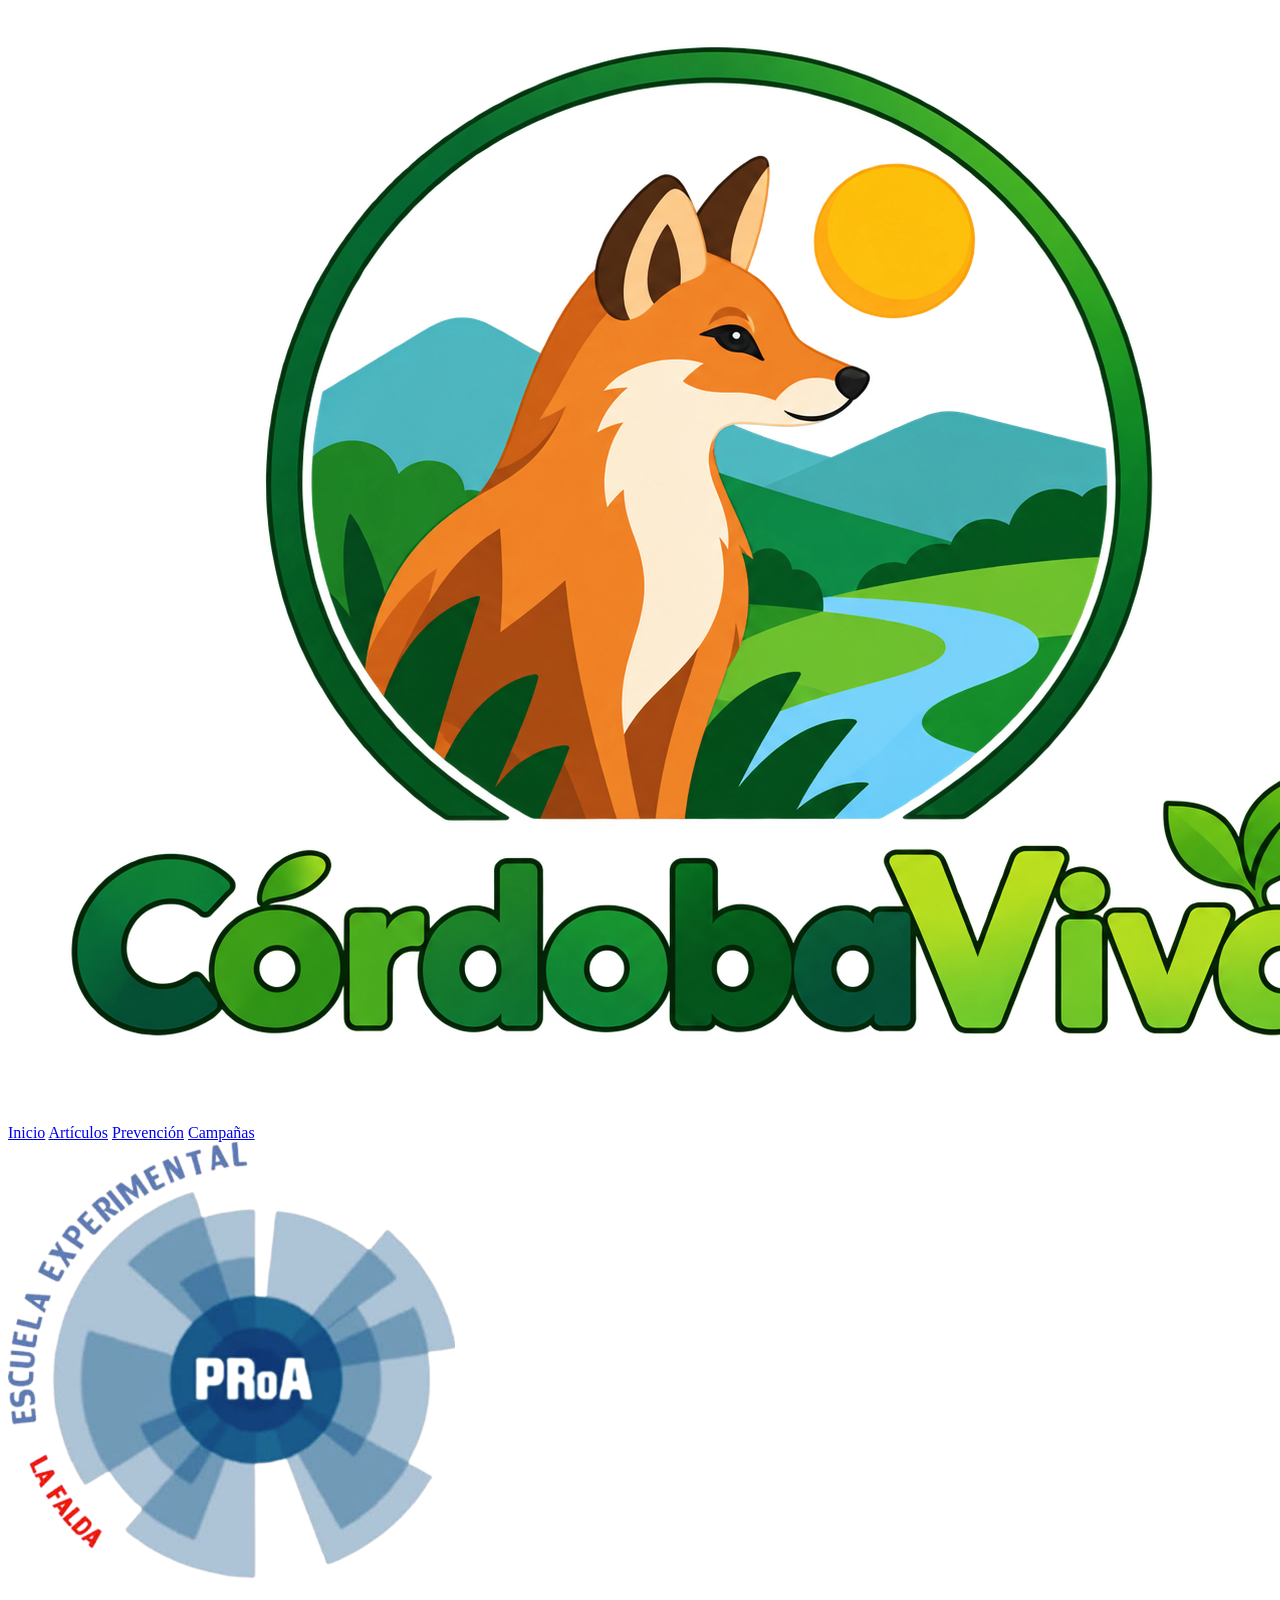
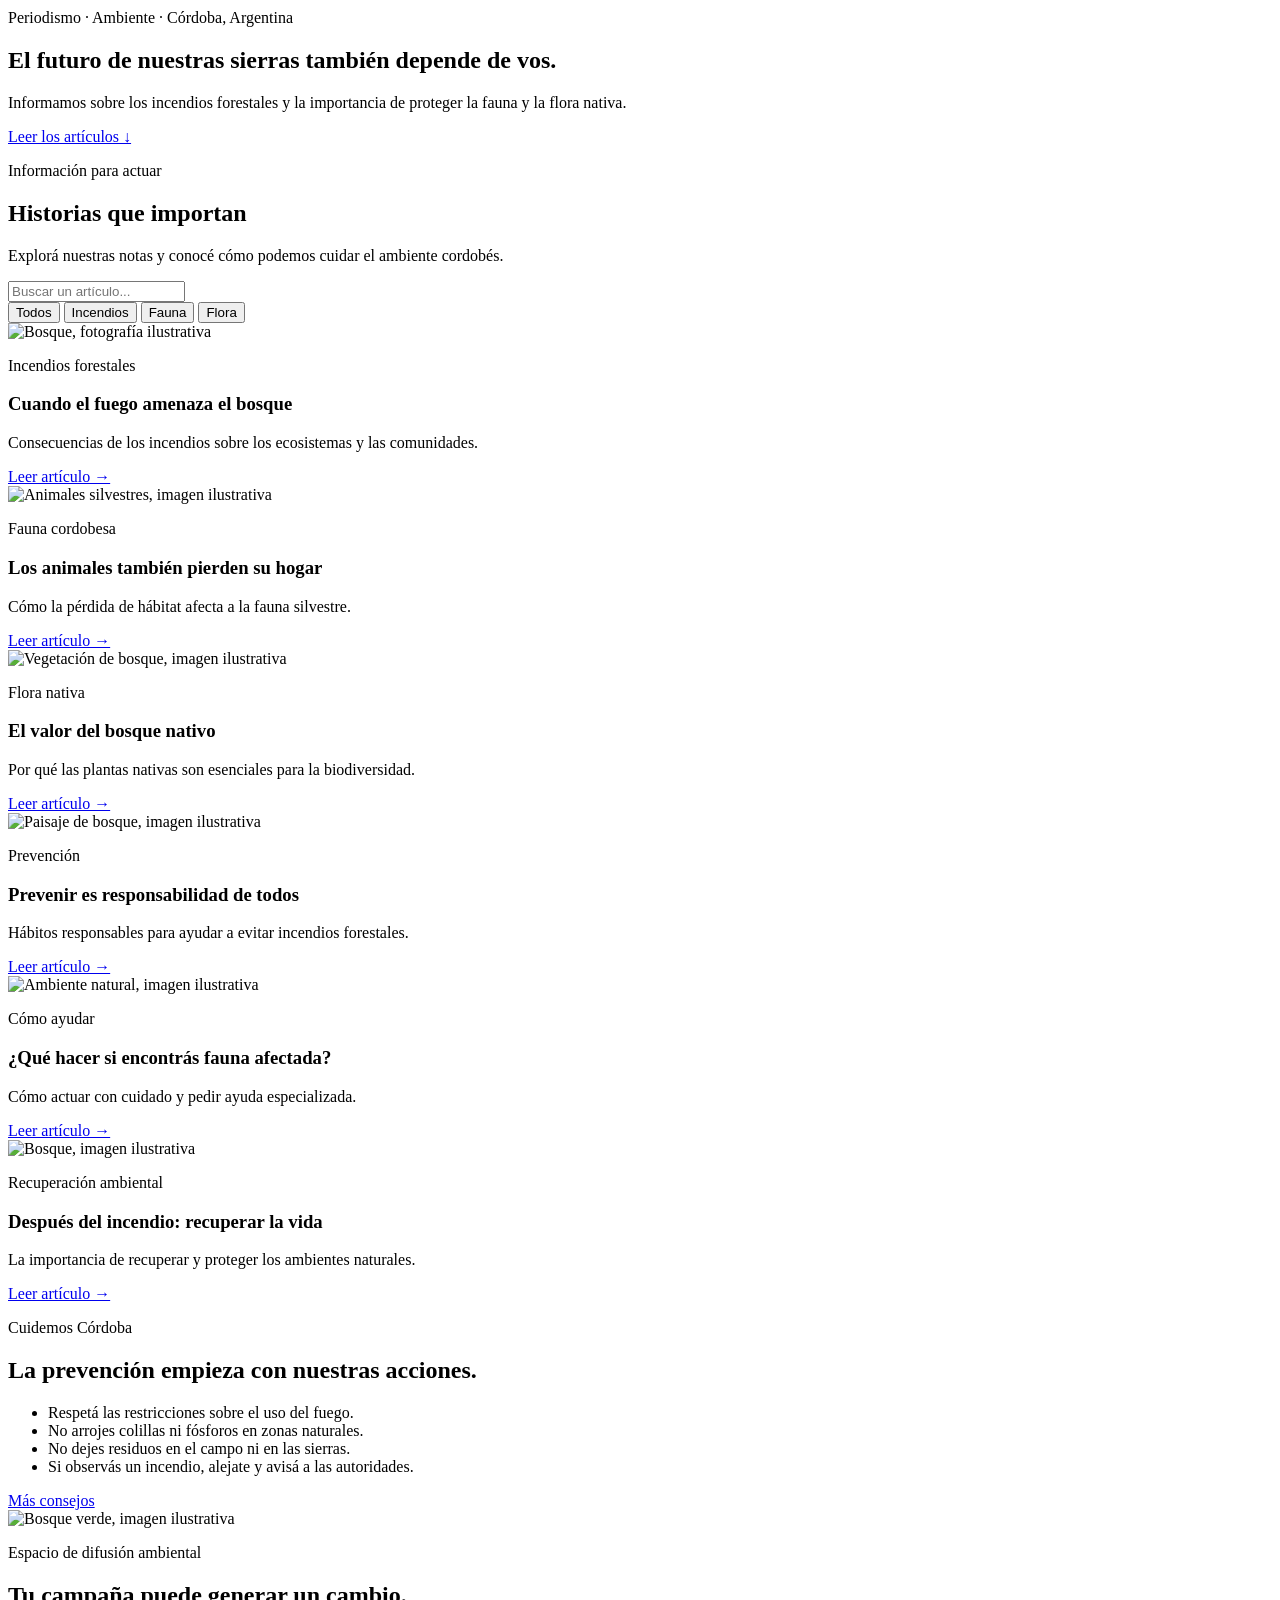
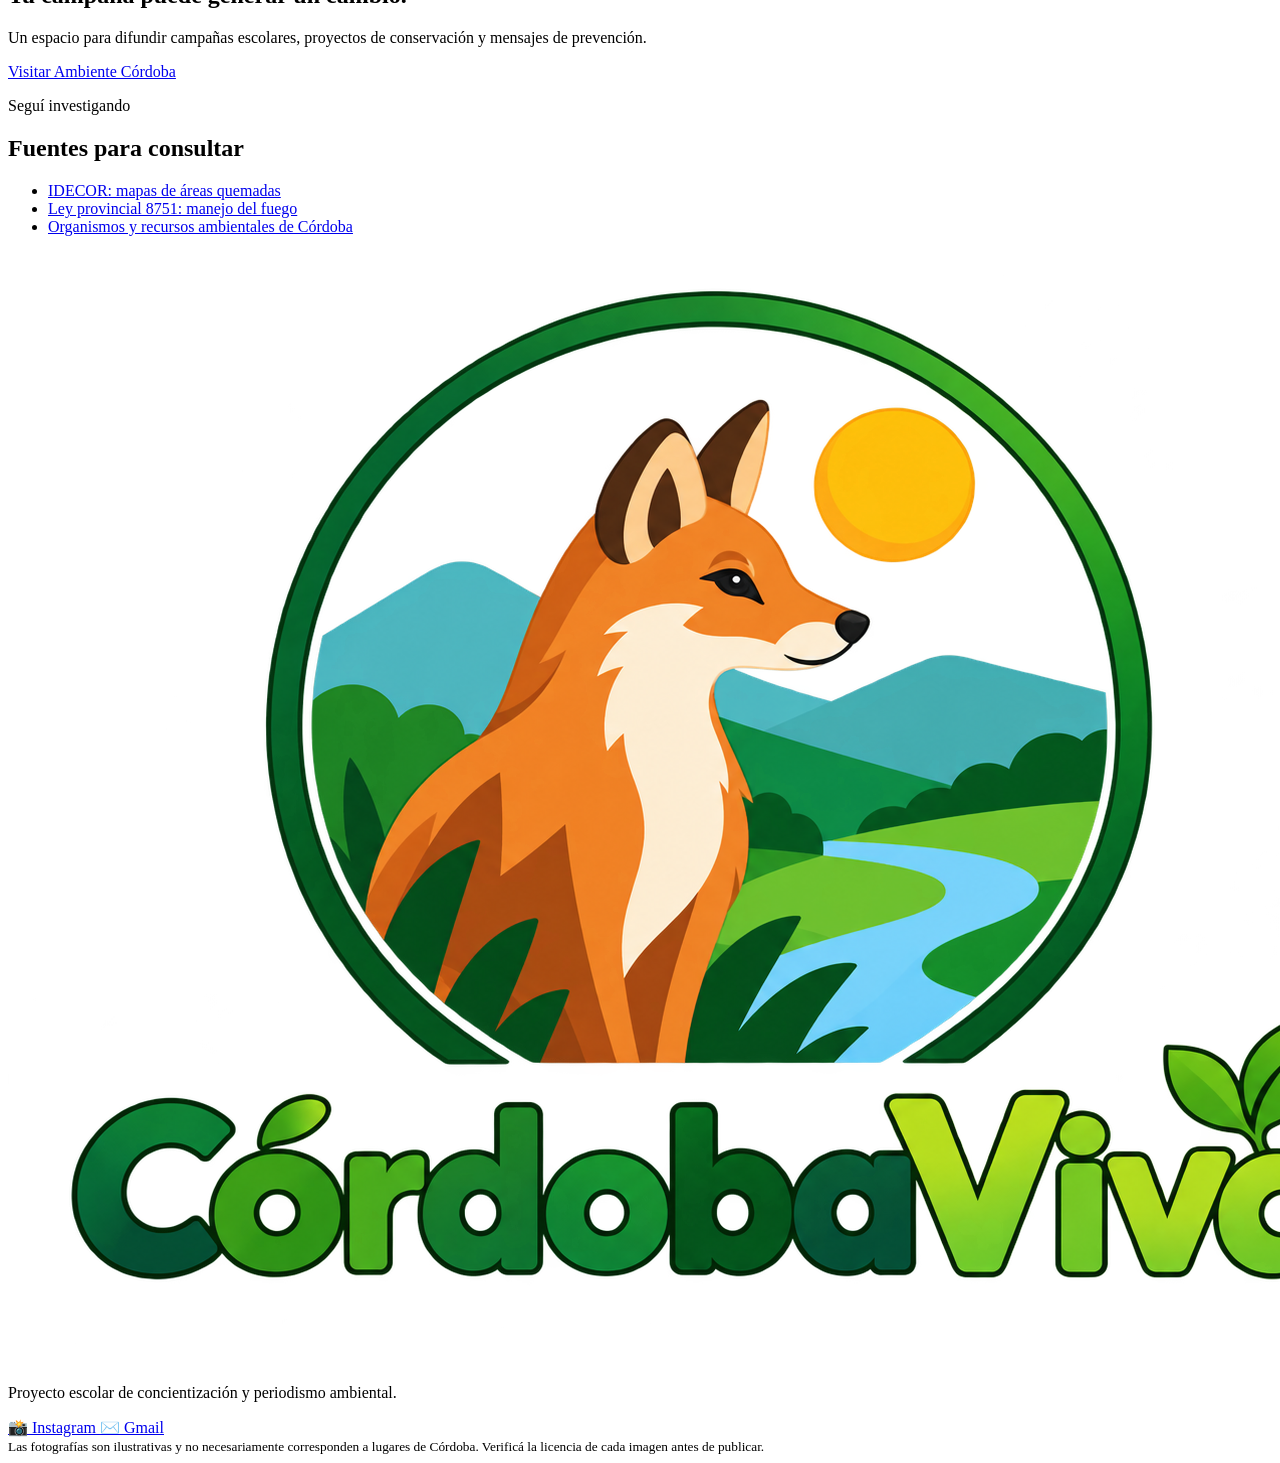
==== Cordoba_viva/index.html @ 6ada137b "Logo CordobaViva Actualizo el logo del proa que no funcionaba y actualizo a nuestro logo en todas la" ====
<!DOCTYPE html>
<html lang="es">
<head>
  <meta charset="UTF-8">
  <meta name="viewport" content="width=device-width, initial-scale=1">
  <meta name="description" content="Córdoba Viva: periodismo y concientización sobre incendios, fauna y flora nativa.">
  <title>Córdoba Viva | Periodismo ambiental</title>
  <link rel="stylesheet" href="css/estilos.css">
  <script src="js/principal.js" defer></script>
</head>
<body>
<header class="site-header">
  <a class="logo" href="index.html"><img src="img/LogoCordobaViva.png" alt="Córdoba Viva"></a>
  <nav>
    <a href="#inicio">Inicio</a>
    <a href="#articulos">Artículos</a>
    <a href="#prevencion">Prevención</a>
    <a href="#campanas">Campañas</a>
  </nav>
  <a class="institution-link" href="https://www.instagram.com/proa_lafalda/" aria-label="Instagram de la Escuela Experimental ProA La Falda">
    <img src="img/Logo-proa-sin-fondo.png" alt="Logo de la Escuela Experimental ProA La Falda">
  </a>
</header>

<main>
  <section class="hero" id="inicio">
    <div class="hero-content">
      <p class="eyebrow">Periodismo · Ambiente · Córdoba, Argentina</p>
      <h1>El futuro de nuestras sierras también depende de vos.</h1>
      <p>Informamos sobre los incendios forestales y la importancia de proteger la fauna y la flora nativa.</p>
      <a class="button" href="#articulos">Leer los artículos ↓</a>
    </div>
  </section>

  <section class="section" id="articulos">
    <p class="eyebrow">Información para actuar</p>
    <h2>Historias que importan</h2>
    <p class="intro">Explorá nuestras notas y conocé cómo podemos cuidar el ambiente cordobés.</p>

    <div class="search-row">
      <input id="busqueda" type="search" placeholder="Buscar un artículo..." aria-label="Buscar artículos">
    </div>

    <div class="filters" aria-label="Filtrar artículos">
      <button class="filter active" data-filter="todos">Todos</button>
      <button class="filter" data-filter="incendios">Incendios</button>
      <button class="filter" data-filter="fauna">Fauna</button>
      <button class="filter" data-filter="flora">Flora</button>
    </div>

    <div class="article-grid" id="lista-articulos">
      <article class="article-card" data-category="incendios">
        <img src="https://images.unsplash.com/photo-1448375240586-882707db888b?auto=format&fit=crop&w=900&q=80" alt="Bosque, fotografía ilustrativa">
        <div class="card-content">
          <p class="category">Incendios forestales</p>
          <h3>Cuando el fuego amenaza el bosque</h3>
          <p>Consecuencias de los incendios sobre los ecosistemas y las comunidades.</p>
          <a class="read-more" href="articulos/riesgo-incendios.html">Leer artículo →</a>
        </div>
      </article>

      <article class="article-card" data-category="fauna">
        <img src="https://images.unsplash.com/photo-1472396961693-142e6e269027?auto=format&fit=crop&w=900&q=80" alt="Animales silvestres, imagen ilustrativa">
        <div class="card-content">
          <p class="category">Fauna cordobesa</p>
          <h3>Los animales también pierden su hogar</h3>
          <p>Cómo la pérdida de hábitat afecta a la fauna silvestre.</p>
          <a class="read-more" href="articulos/fauna-amenazada.html">Leer artículo →</a>
        </div>
      </article>

      <article class="article-card" data-category="flora">
        <img src="https://images.unsplash.com/photo-1441974231531-c6227db76b6e?auto=format&fit=crop&w=900&q=80" alt="Vegetación de bosque, imagen ilustrativa">
        <div class="card-content">
          <p class="category">Flora nativa</p>
          <h3>El valor del bosque nativo</h3>
          <p>Por qué las plantas nativas son esenciales para la biodiversidad.</p>
          <a class="read-more" href="articulos/flora-nativa.html">Leer artículo →</a>
        </div>
      </article>

      <article class="article-card" data-category="incendios">
        <img src="https://images.unsplash.com/photo-1511497584788-876760111969?auto=format&fit=crop&w=900&q=80" alt="Paisaje de bosque, imagen ilustrativa">
        <div class="card-content">
          <p class="category">Prevención</p>
          <h3>Prevenir es responsabilidad de todos</h3>
          <p>Hábitos responsables para ayudar a evitar incendios forestales.</p>
          <a class="read-more" href="articulos/prevencion.html">Leer artículo →</a>
        </div>
      </article>

      <article class="article-card" data-category="fauna">
        <img src="https://images.unsplash.com/photo-1500530855697-b586d89ba3ee?auto=format&fit=crop&w=900&q=80" alt="Ambiente natural, imagen ilustrativa">
        <div class="card-content">
          <p class="category">Cómo ayudar</p>
          <h3>¿Qué hacer si encontrás fauna afectada?</h3>
          <p>Cómo actuar con cuidado y pedir ayuda especializada.</p>
          <a class="read-more" href="articulos/ayudar-fauna.html">Leer artículo →</a>
        </div>
      </article>

      <article class="article-card" data-category="flora">
        <img src="https://images.unsplash.com/photo-1473448912268-2022ce9509d8?auto=format&fit=crop&w=900&q=80" alt="Bosque, imagen ilustrativa">
        <div class="card-content">
          <p class="category">Recuperación ambiental</p>
          <h3>Después del incendio: recuperar la vida</h3>
          <p>La importancia de recuperar y proteger los ambientes naturales.</p>
          <a class="read-more" href="articulos/recuperacion.html">Leer artículo →</a>
        </div>
      </article>
    </div>
    <p id="sin-resultados" class="notice" hidden>No se encontraron artículos con esa búsqueda.</p>
  </section>

  <section class="section soft-section" id="prevencion">
    <div class="split">
      <div>
        <p class="eyebrow">Cuidemos Córdoba</p>
        <h2>La prevención empieza con nuestras acciones.</h2>
        <ul class="tips">
          <li>Respetá las restricciones sobre el uso del fuego.</li>
          <li>No arrojes colillas ni fósforos en zonas naturales.</li>
          <li>No dejes residuos en el campo ni en las sierras.</li>
          <li>Si observás un incendio, alejate y avisá a las autoridades.</li>
        </ul>
        <a class="button" href="articulos/prevencion.html">Más consejos</a>
      </div>
      <img class="feature-image" src="https://images.unsplash.com/photo-1441974231531-c6227db76b6e?auto=format&fit=crop&w=1100&q=80" alt="Bosque verde, imagen ilustrativa">
    </div>
  </section>

  <section class="section" id="campanas">
    <div class="campaign">
      <div>
        <p class="eyebrow">Espacio de difusión ambiental</p>
        <h2>Tu campaña puede generar un cambio.</h2>
        <p>Un espacio para difundir campañas escolares, proyectos de conservación y mensajes de prevención.</p>
      </div>
      <a class="button" href="https://ambiente.cba.gov.ar/" target="_blank" rel="noopener">Visitar Ambiente Córdoba</a>
    </div>
  </section>

  <section class="section sources">
    <p class="eyebrow">Seguí investigando</p>
    <h2>Fuentes para consultar</h2>
    <ul>
      <li><a href="https://www.idecor.gob.ar/mapas-de-areas-quemadas/" target="_blank" rel="noopener">IDECOR: mapas de áreas quemadas</a></li>
      <li><a href="https://www.argentina.gob.ar/normativa/provincial/ley-8751-123456789-0abc-defg-157-8000ovorpyel/actualizacion" target="_blank" rel="noopener">Ley provincial 8751: manejo del fuego</a></li>
      <li><a href="https://www.argentina.gob.ar/jefatura/turismo-y-ambiente/ambiente/articulacion-ambiental/derechos-de-acceso-por-provincia/cordoba" target="_blank" rel="noopener">Organismos y recursos ambientales de Córdoba</a></li>
    </ul>
  </section>
</main>

<footer class="site-footer">
  <a class="logo" href="index.html"><img src="img/LogoCordobaViva.png" alt="Córdoba Viva"></a>
  <p>Proyecto escolar de concientización y periodismo ambiental.</p>
  <div class="social-links">
    <a href="https://www.instagram.com/TU_USUARIO/" target="_blank" rel="noopener">
      📸 Instagram
    </a>

    <a href="cordobavivaproa@gmail.com">
      ✉️ Gmail
    </a>
  </div>

  <small>
    Las fotografías son ilustrativas y no necesariamente corresponden
    a lugares de Córdoba. Verificá la licencia de cada imagen antes de publicar.
  </small>
</footer>
</footer>
</body>
</html>
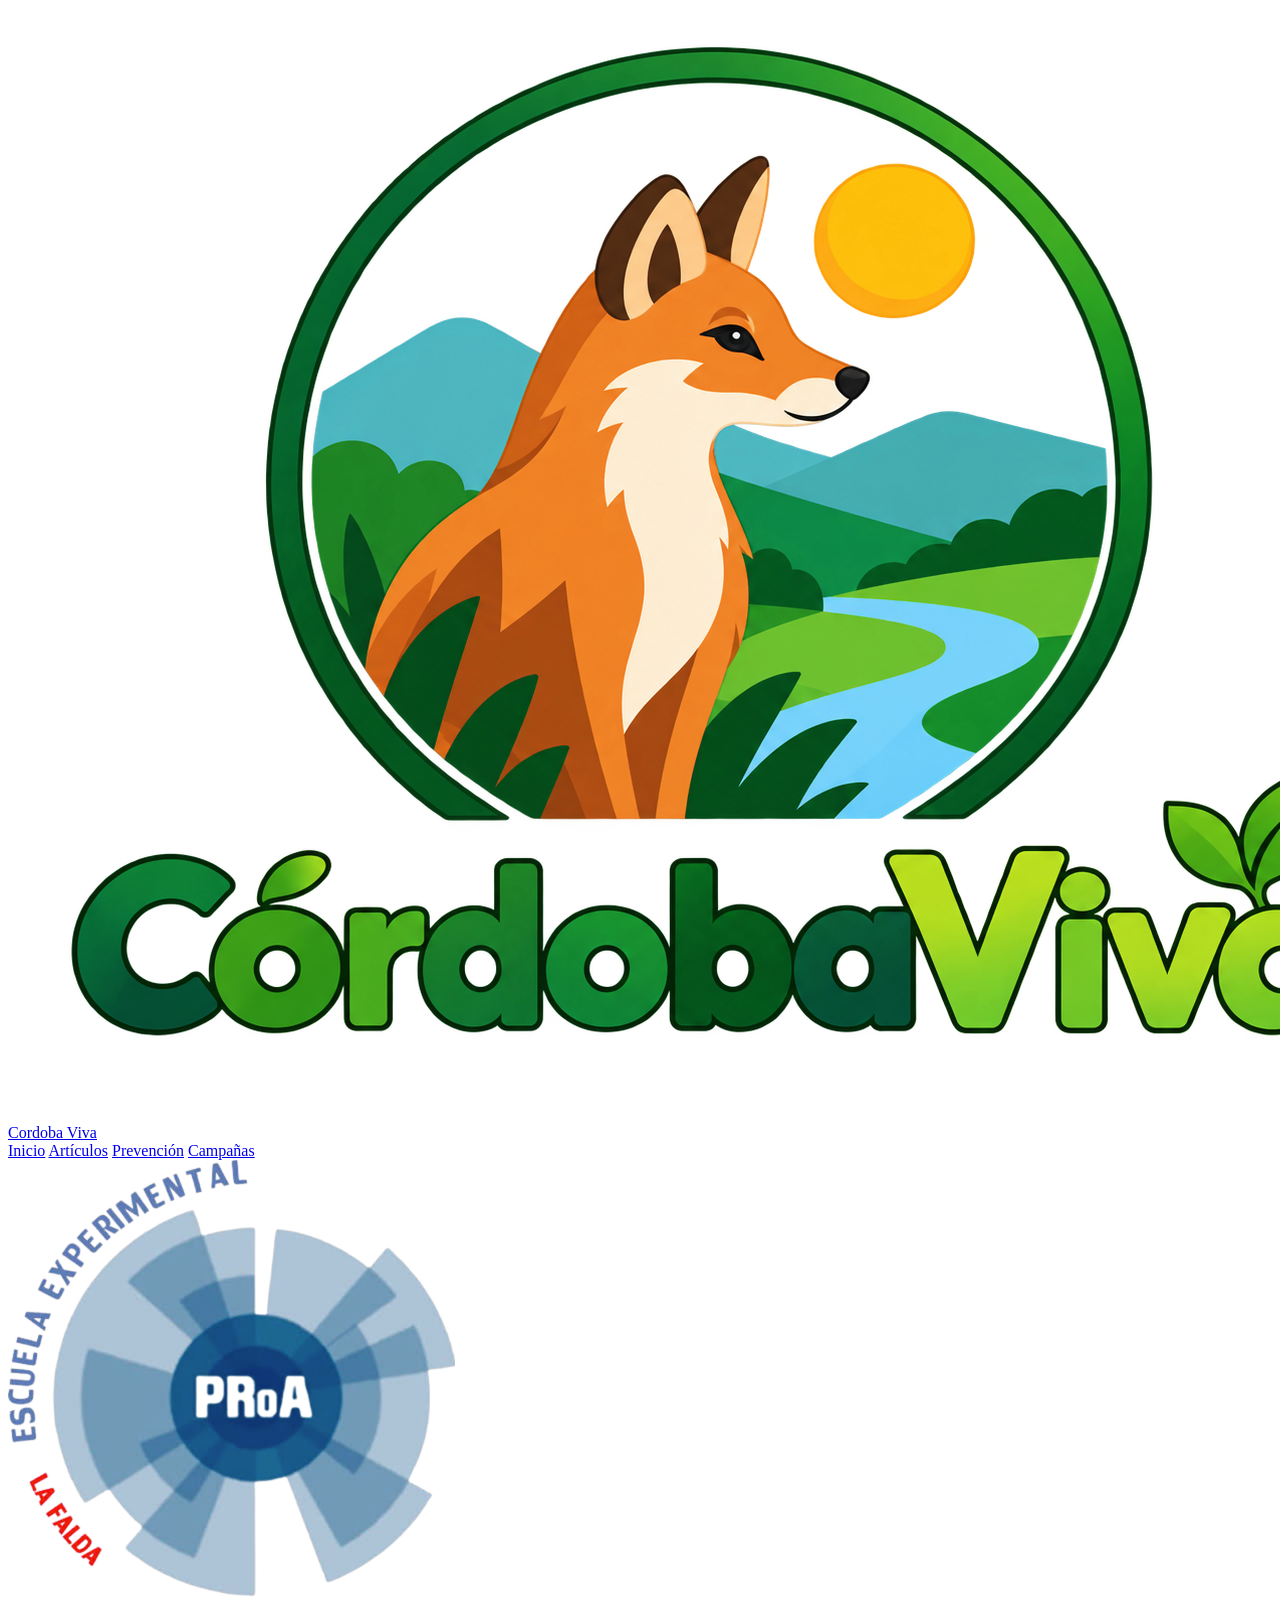
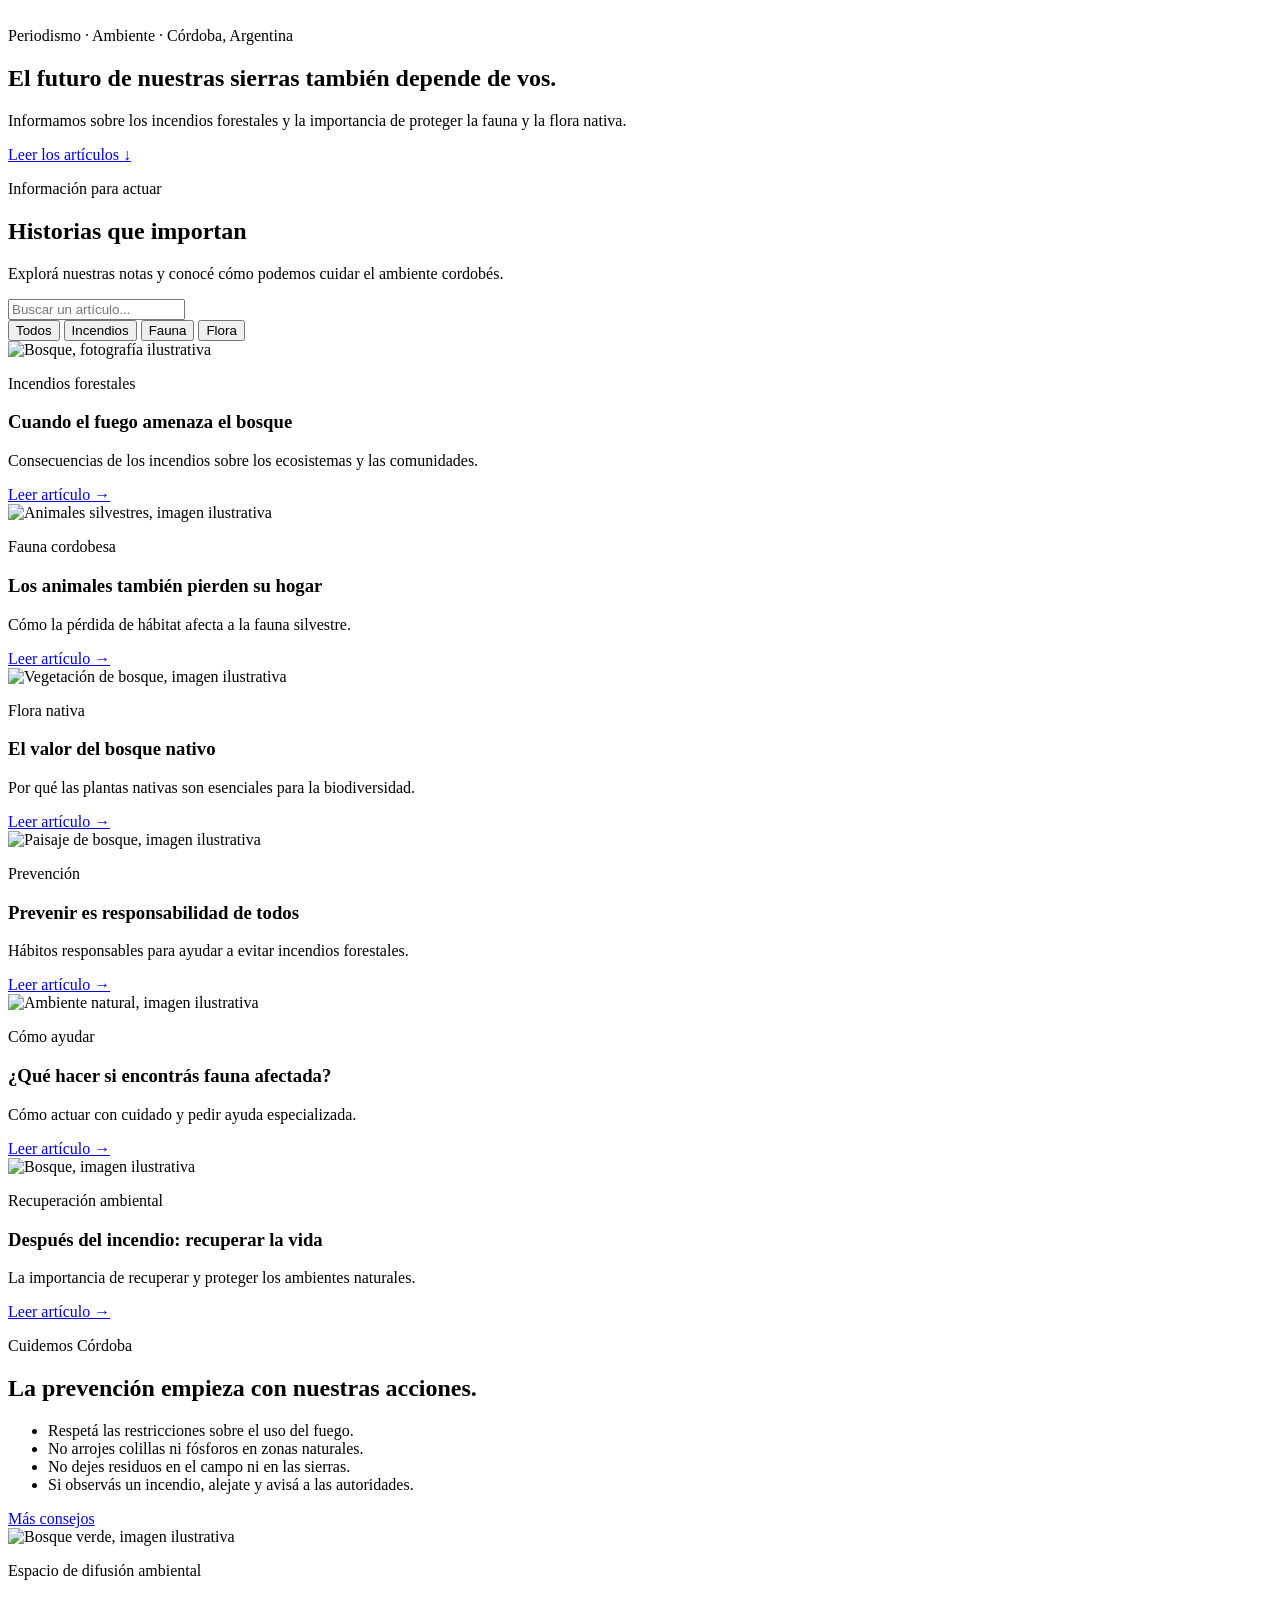
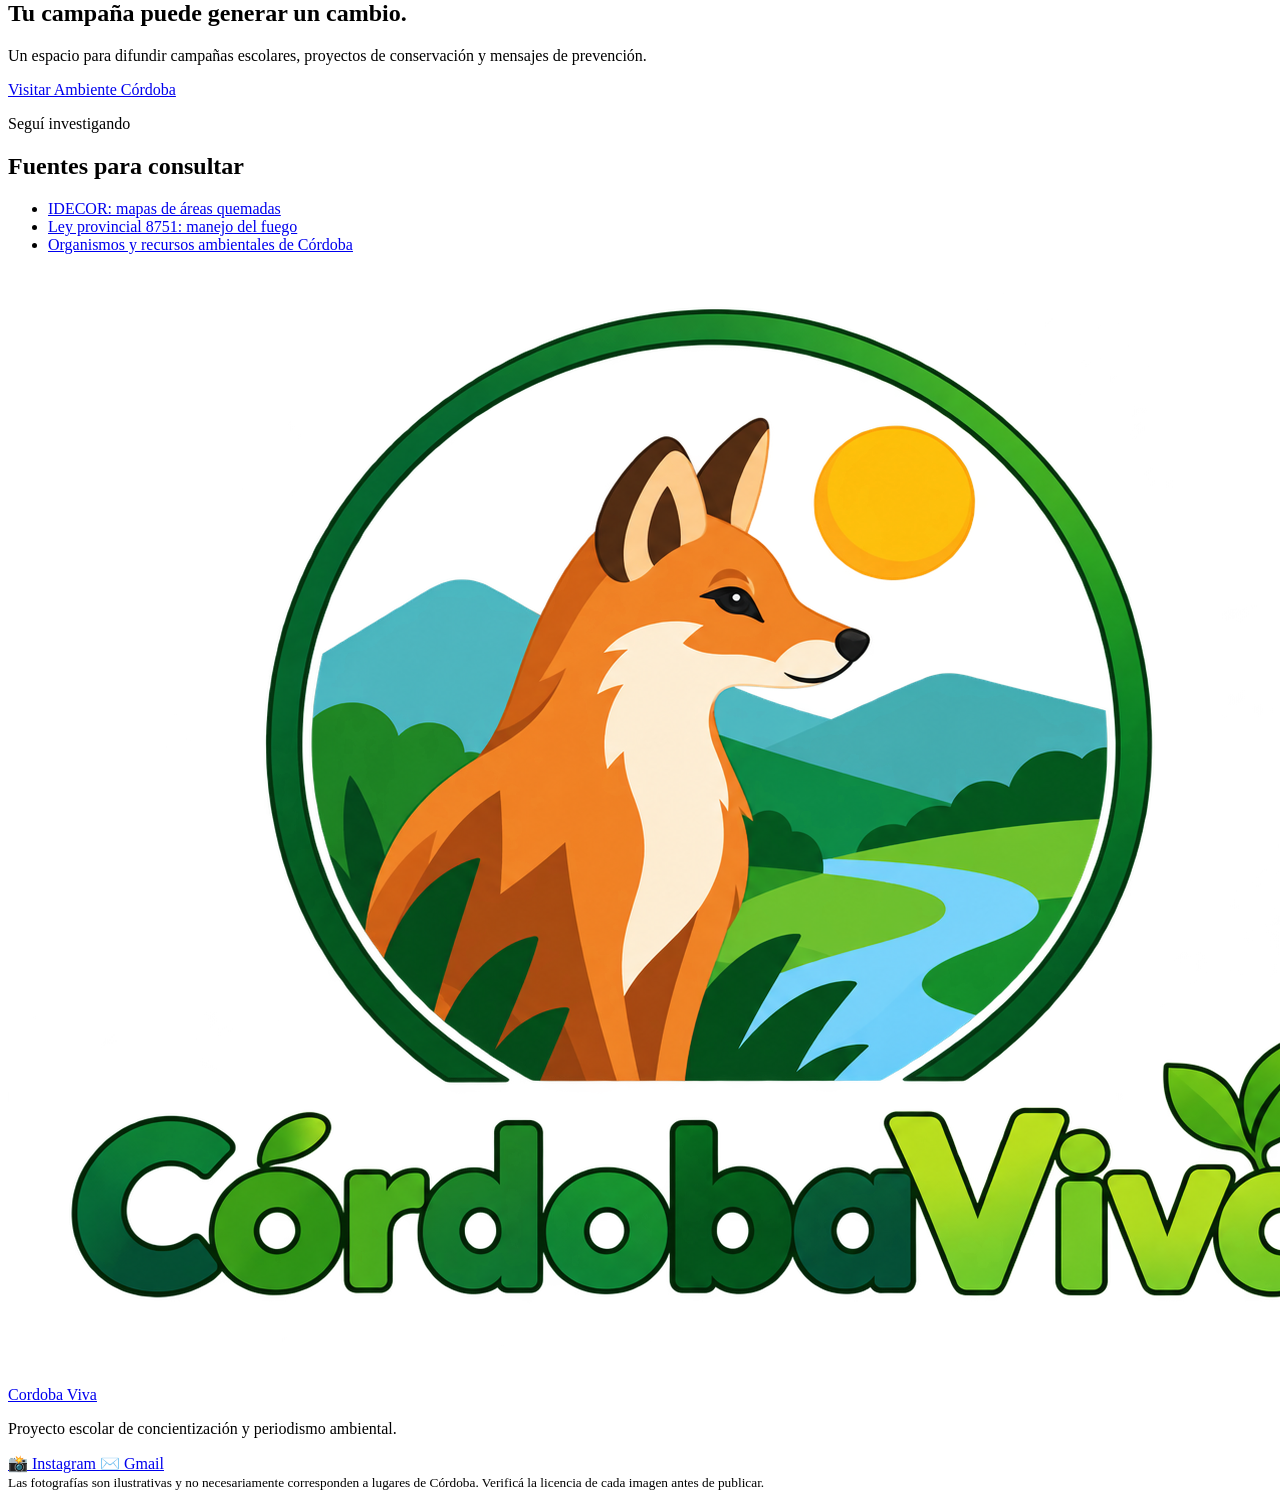
==== commit ff8532c1: "Logo 3... Le agregue un texto con "Cordoba Viva" a la izq de el logo" ====
--- a/Cordoba_viva/index.html
+++ b/Cordoba_viva/index.html
@@ -11,7 +11,7 @@
 </head>
 <body>
 <header class="site-header">
-  <a class="logo" href="index.html"><img src="img/LogoCordobaViva.png" alt="Córdoba Viva"></a>
+  <a class="logo" href="index.html"><img src="img/LogoCordobaViva.png" alt=""><span>Cordoba Viva</span></a>
   <nav>
     <a href="#inicio">Inicio</a>
     <a href="#articulos">Artículos</a>
@@ -153,7 +153,7 @@
 </main>
 
 <footer class="site-footer">
-  <a class="logo" href="index.html"><img src="img/LogoCordobaViva.png" alt="Córdoba Viva"></a>
+  <a class="logo" href="index.html"><img src="img/LogoCordobaViva.png" alt=""><span>Cordoba Viva</span></a>
   <p>Proyecto escolar de concientización y periodismo ambiental.</p>
   <div class="social-links">
     <a href="https://www.instagram.com/TU_USUARIO/" target="_blank" rel="noopener">
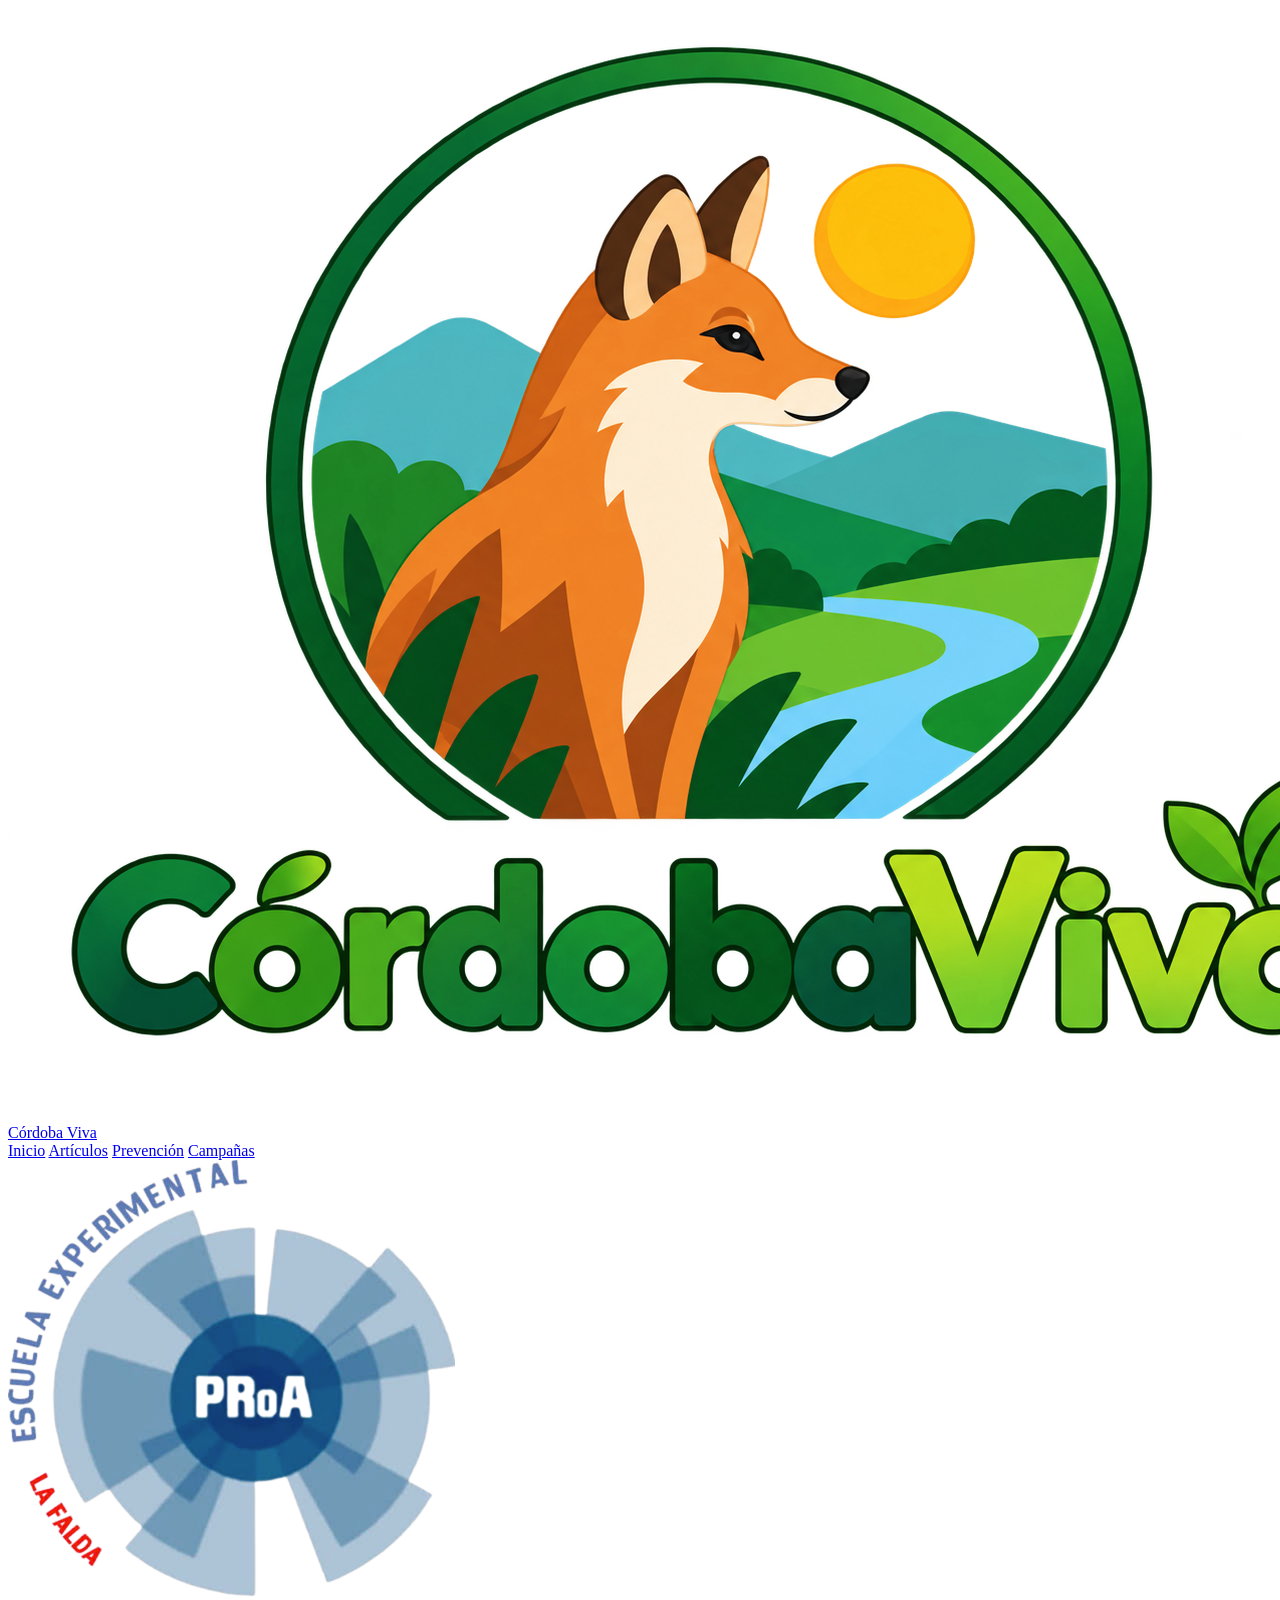
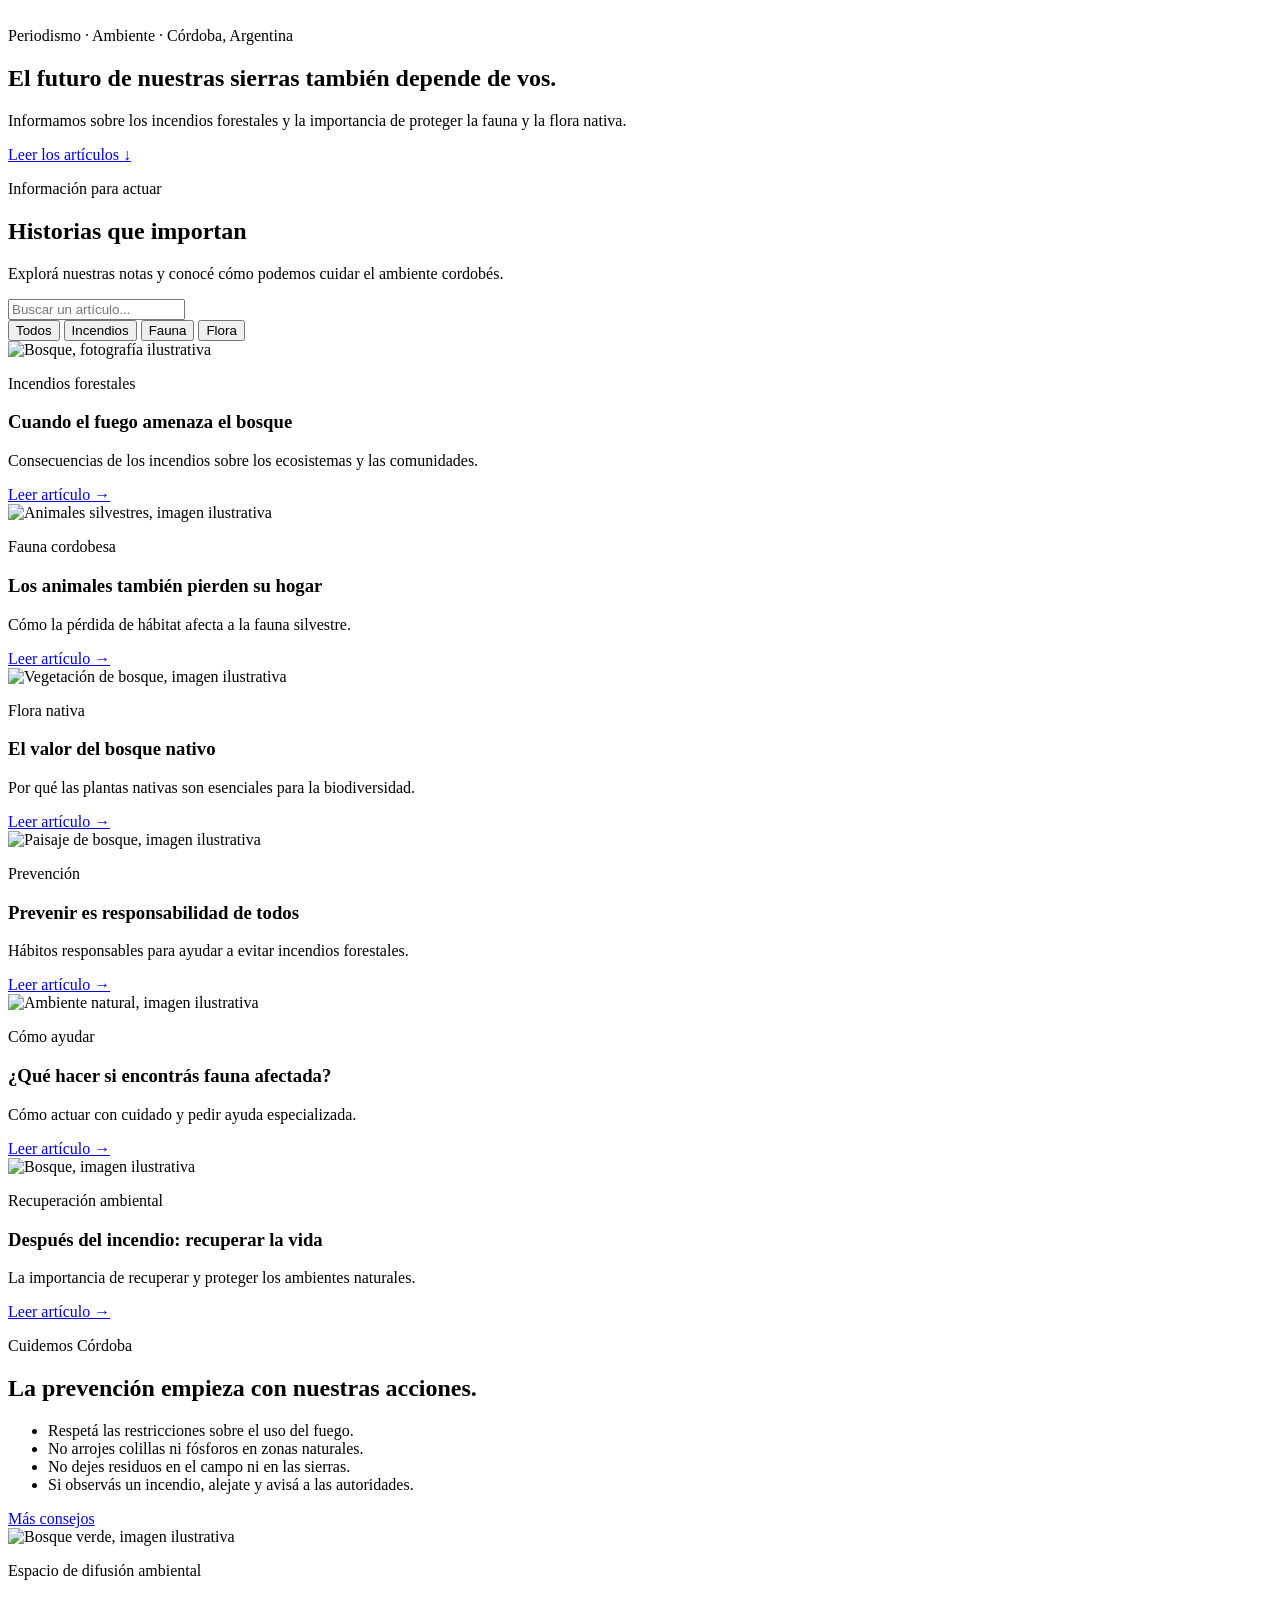
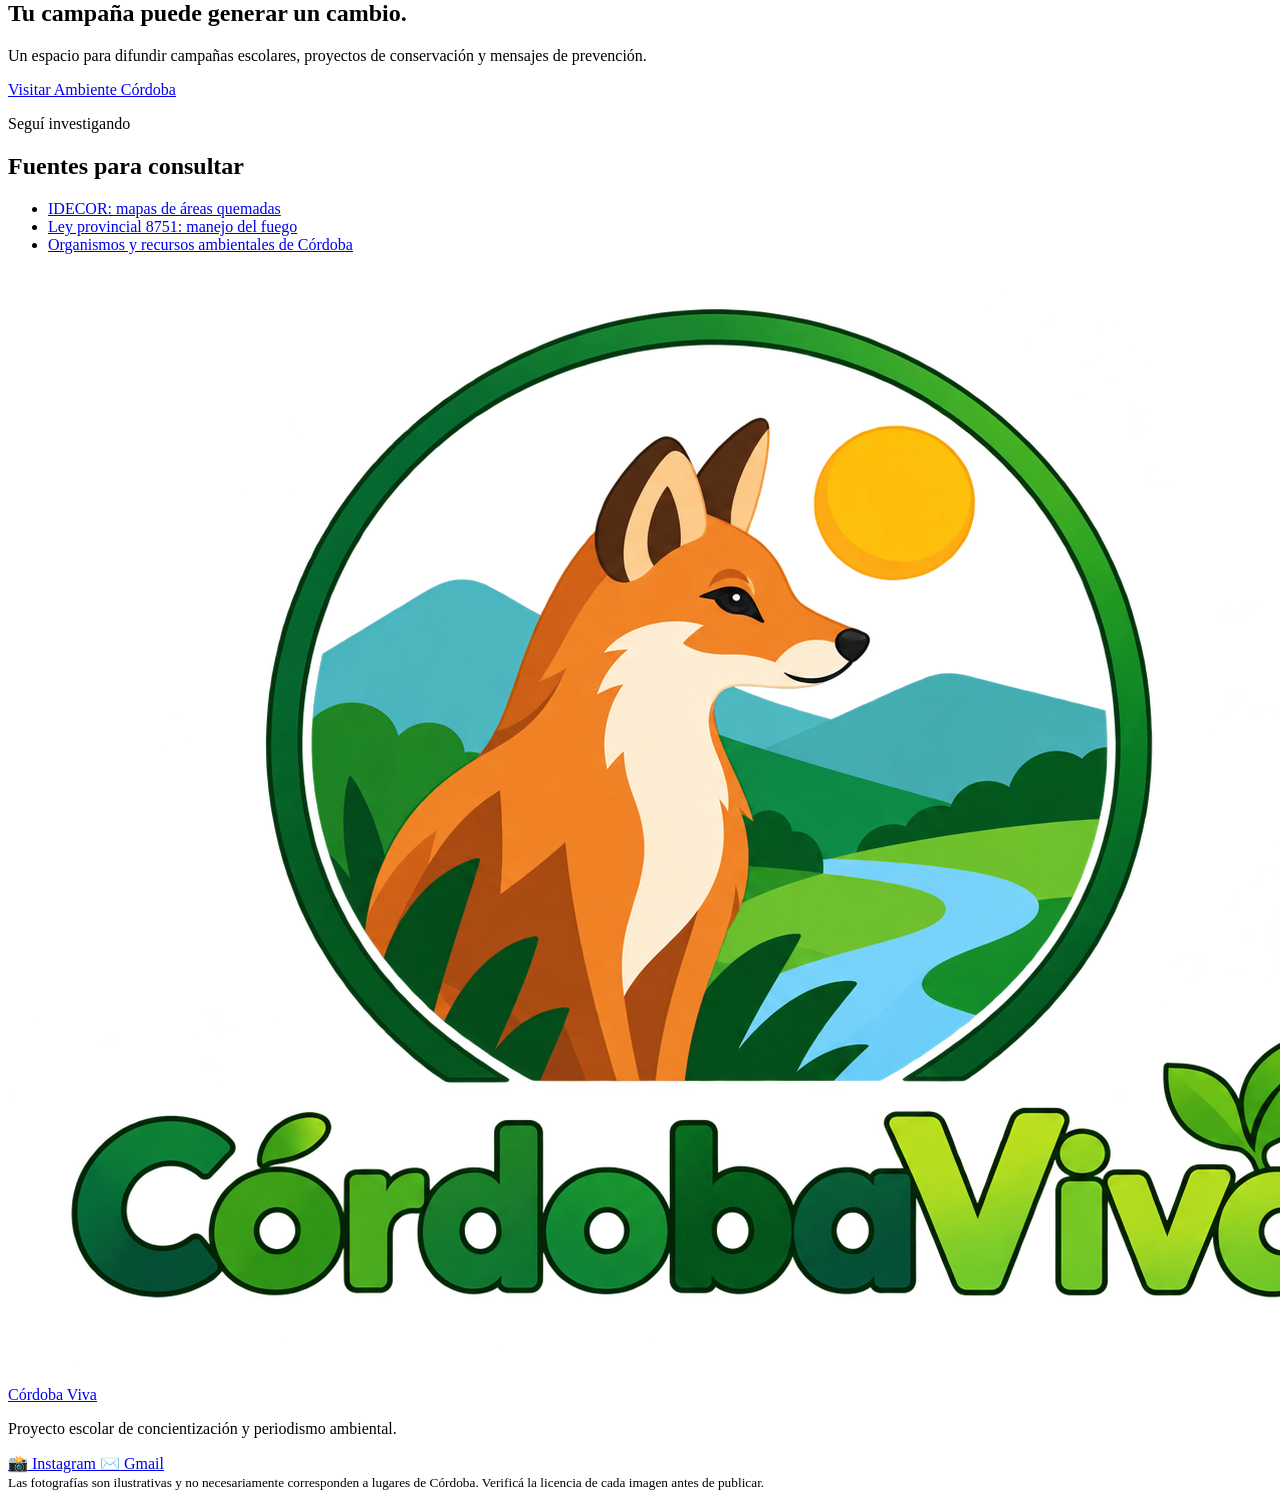
==== commit 043781c6: "Logo 4 actualizacion..... Le agregue una tilde a Córdoba" ====
--- a/Cordoba_viva/index.html
+++ b/Cordoba_viva/index.html
@@ -11,7 +11,7 @@
 </head>
 <body>
 <header class="site-header">
-  <a class="logo" href="index.html"><img src="img/LogoCordobaViva.png" alt=""><span>Cordoba Viva</span></a>
+  <a class="logo" href="index.html"><img src="img/LogoCordobaViva.png" alt=""><span>Córdoba Viva</span></a>
   <nav>
     <a href="#inicio">Inicio</a>
     <a href="#articulos">Artículos</a>
@@ -153,7 +153,7 @@
 </main>
 
 <footer class="site-footer">
-  <a class="logo" href="index.html"><img src="img/LogoCordobaViva.png" alt=""><span>Cordoba Viva</span></a>
+  <a class="logo" href="index.html"><img src="img/LogoCordobaViva.png" alt=""><span>Córdoba Viva</span></a>
   <p>Proyecto escolar de concientización y periodismo ambiental.</p>
   <div class="social-links">
     <a href="https://www.instagram.com/TU_USUARIO/" target="_blank" rel="noopener">
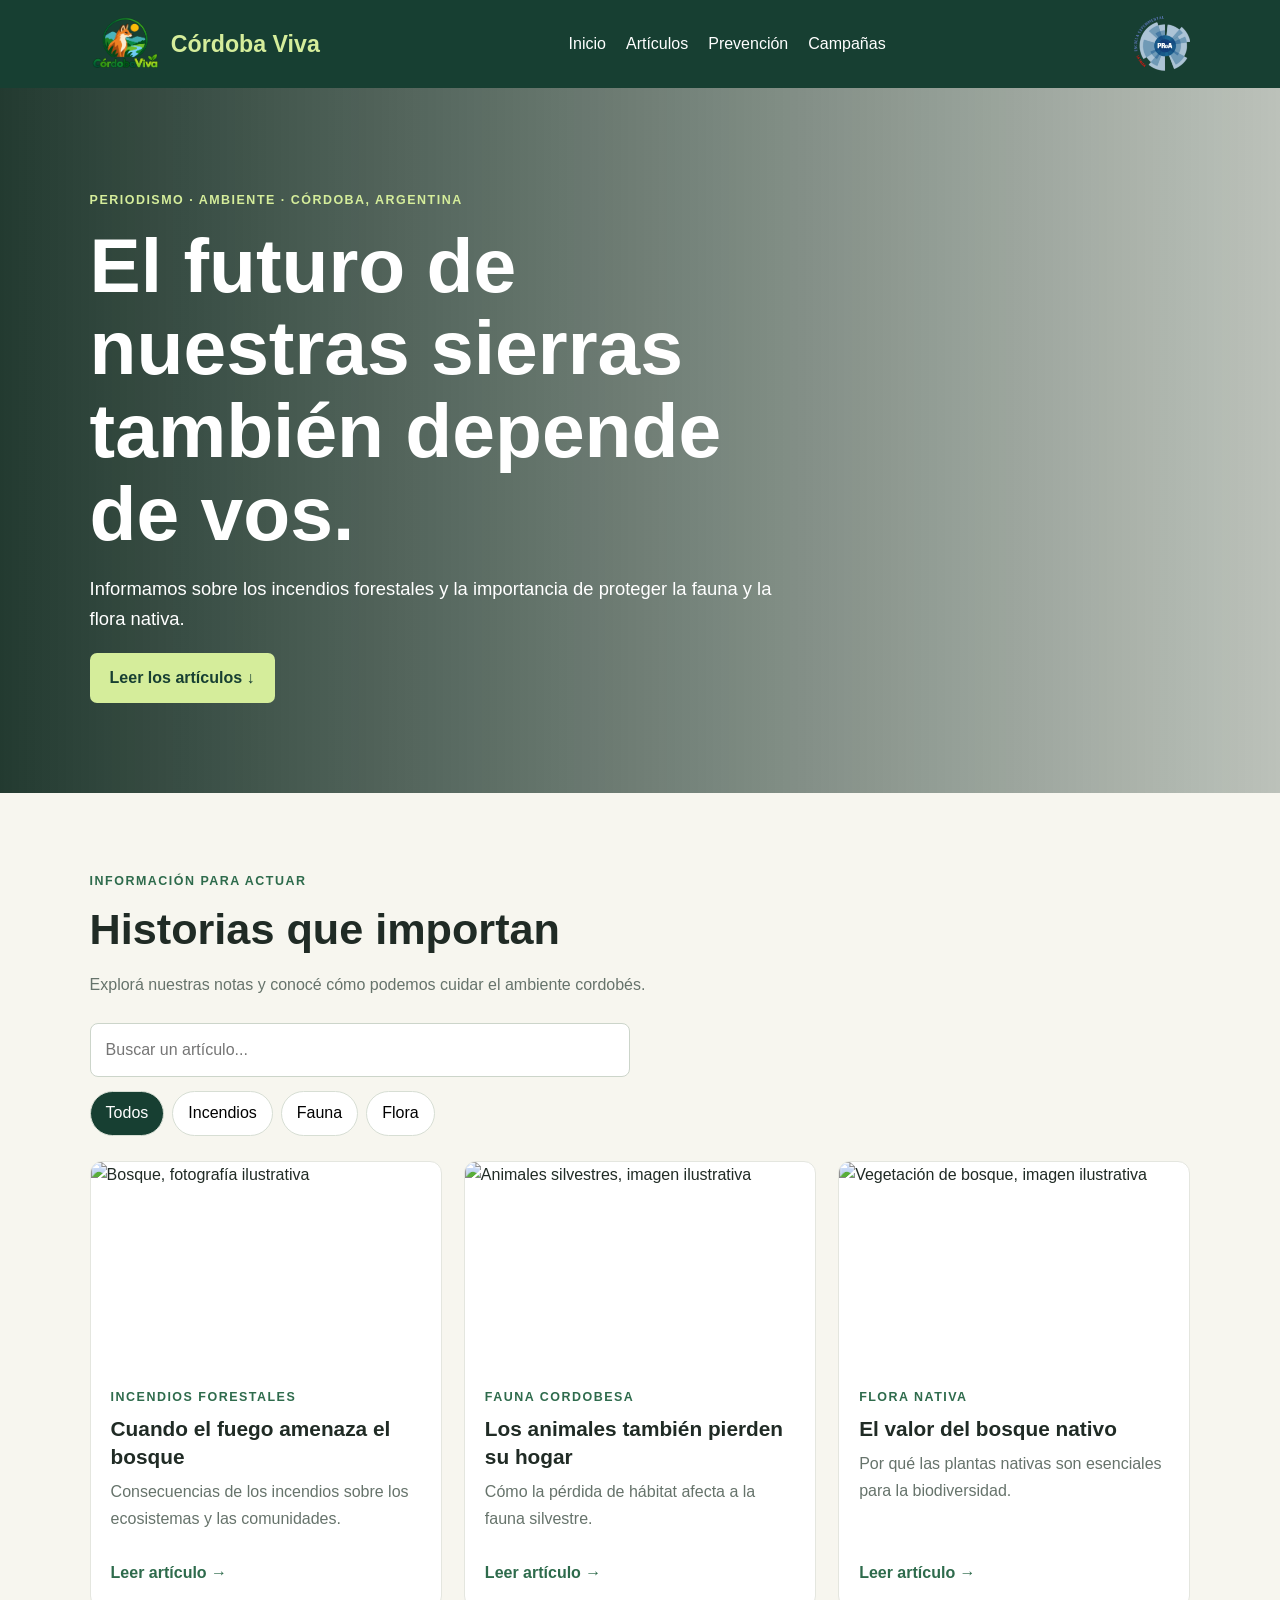
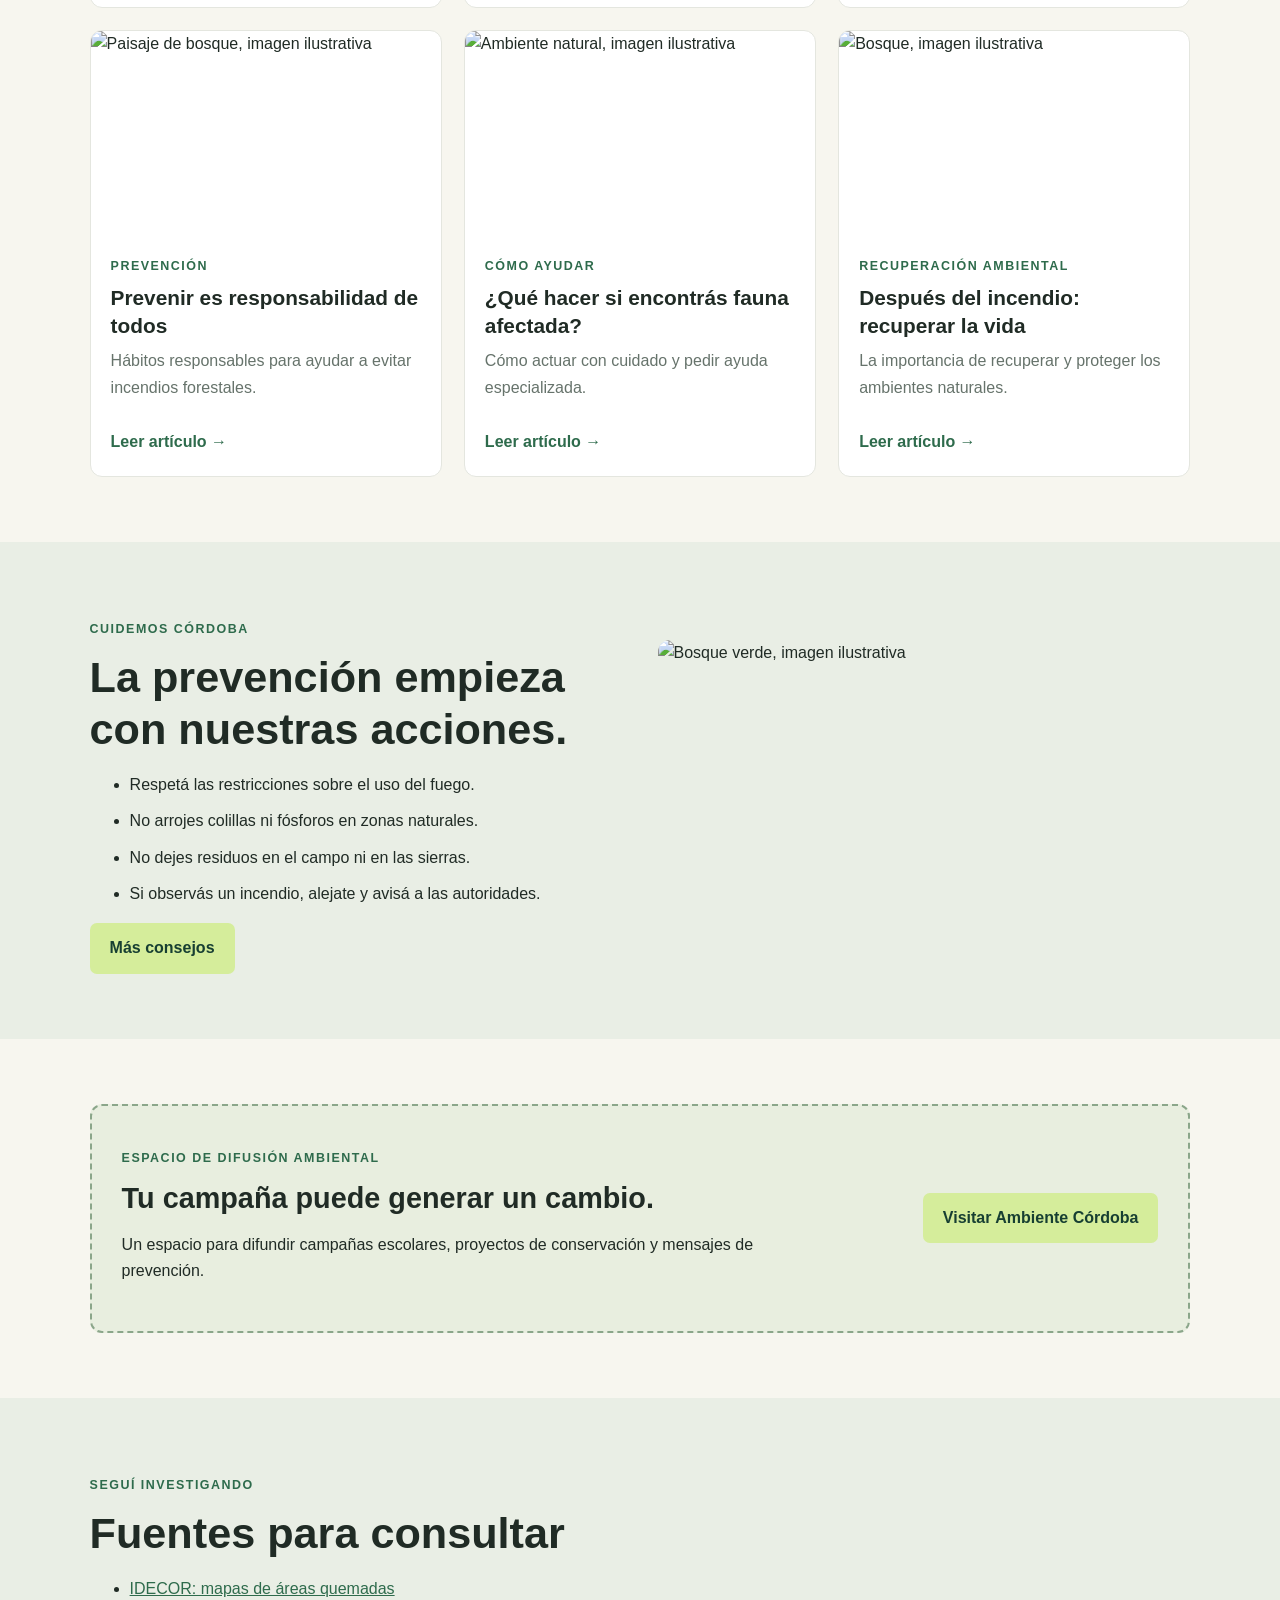
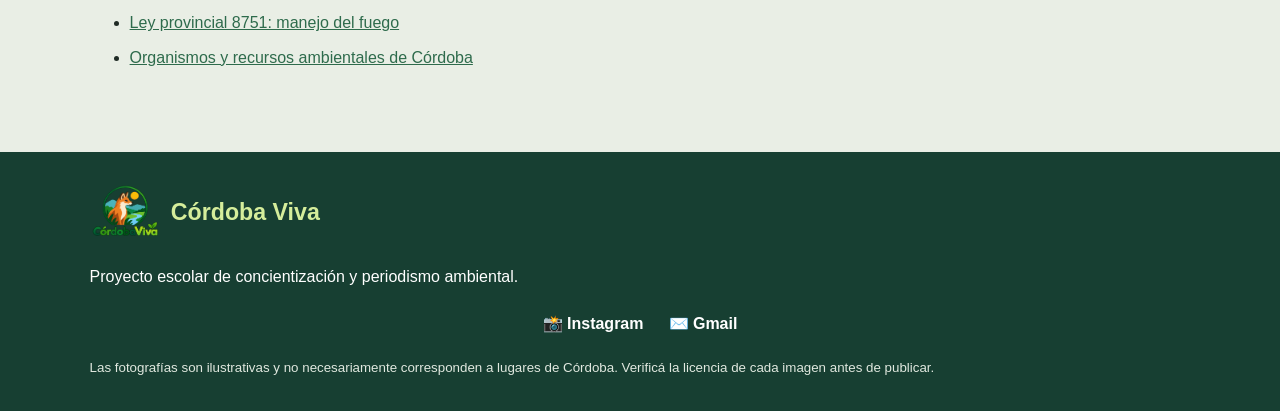
==== commit 92c77872: "Correcion de errores Corregí unos errores" ====
--- a/Cordoba_viva/index.html
+++ b/Cordoba_viva/index.html
@@ -6,8 +6,8 @@
   <meta name="viewport" content="width=device-width, initial-scale=1">
   <meta name="description" content="Córdoba Viva: periodismo y concientización sobre incendios, fauna y flora nativa.">
   <title>Córdoba Viva | Periodismo ambiental</title>
-  <link rel="stylesheet" href="css/estilos.css">
-  <script src="js/principal.js" defer></script>
+  <link rel="stylesheet" href="CSS/estilos.css">
+  <script src="JS/principal.js" defer></script>
 </head>
 <body>
 <header class="site-header">
@@ -56,7 +56,7 @@
           <p class="category">Incendios forestales</p>
           <h3>Cuando el fuego amenaza el bosque</h3>
           <p>Consecuencias de los incendios sobre los ecosistemas y las comunidades.</p>
-          <a class="read-more" href="articulos/riesgo-incendios.html">Leer artículo →</a>
+          <a class="read-more" href="Articulos/riesgo-incendios.html">Leer artículo →</a>
         </div>
       </article>
 
@@ -66,7 +66,7 @@
           <p class="category">Fauna cordobesa</p>
           <h3>Los animales también pierden su hogar</h3>
           <p>Cómo la pérdida de hábitat afecta a la fauna silvestre.</p>
-          <a class="read-more" href="articulos/fauna-amenazada.html">Leer artículo →</a>
+          <a class="read-more" href="Articulos/fauna-amenazada.html">Leer artículo →</a>
         </div>
       </article>
 
@@ -76,7 +76,7 @@
           <p class="category">Flora nativa</p>
           <h3>El valor del bosque nativo</h3>
           <p>Por qué las plantas nativas son esenciales para la biodiversidad.</p>
-          <a class="read-more" href="articulos/flora-nativa.html">Leer artículo →</a>
+          <a class="read-more" href="Articulos/flora-nativa.html">Leer artículo →</a>
         </div>
       </article>
 
@@ -86,7 +86,7 @@
           <p class="category">Prevención</p>
           <h3>Prevenir es responsabilidad de todos</h3>
           <p>Hábitos responsables para ayudar a evitar incendios forestales.</p>
-          <a class="read-more" href="articulos/prevencion.html">Leer artículo →</a>
+          <a class="read-more" href="Articulos/prevencion.html">Leer artículo →</a>
         </div>
       </article>
 
@@ -96,7 +96,7 @@
           <p class="category">Cómo ayudar</p>
           <h3>¿Qué hacer si encontrás fauna afectada?</h3>
           <p>Cómo actuar con cuidado y pedir ayuda especializada.</p>
-          <a class="read-more" href="articulos/ayudar-fauna.html">Leer artículo →</a>
+          <a class="read-more" href="Articulos/ayudar-fauna.html">Leer artículo →</a>
         </div>
       </article>
 
@@ -106,7 +106,7 @@
           <p class="category">Recuperación ambiental</p>
           <h3>Después del incendio: recuperar la vida</h3>
           <p>La importancia de recuperar y proteger los ambientes naturales.</p>
-          <a class="read-more" href="articulos/recuperacion.html">Leer artículo →</a>
+          <a class="read-more" href="Articulos/recuperacion.html">Leer artículo →</a>
         </div>
       </article>
     </div>
@@ -124,7 +124,7 @@
           <li>No dejes residuos en el campo ni en las sierras.</li>
           <li>Si observás un incendio, alejate y avisá a las autoridades.</li>
         </ul>
-        <a class="button" href="articulos/prevencion.html">Más consejos</a>
+        <a class="button" href="Articulos/prevencion.html">Más consejos</a>
       </div>
       <img class="feature-image" src="https://images.unsplash.com/photo-1441974231531-c6227db76b6e?auto=format&fit=crop&w=1100&q=80" alt="Bosque verde, imagen ilustrativa">
     </div>
--- a/Cordoba_viva/CSS/estilos.css
+++ b/Cordoba_viva/CSS/estilos.css
@@ -0,0 +1,442 @@
+
+:root {
+  --forest: #173f32;
+  --green: #2e6b4c;
+  --lime: #d5ed9b;
+  --cream: #f7f6ef;
+  --ink: #202b25;
+  --muted: #66736b;
+  --white: #ffffff;
+}
+
+* {
+  box-sizing: border-box;
+}
+
+html {
+  scroll-behavior: smooth;
+}
+
+body {
+  margin: 0;
+  color: var(--ink);
+  background: var(--cream);
+  font-family: Arial, Helvetica, sans-serif;
+  line-height: 1.65;
+}
+
+a {
+  color: var(--green);
+}
+
+.site-header {
+  background: var(--forest);
+  color: white;
+  padding: 16px 7%;
+  display: flex;
+  justify-content: space-between;
+  align-items: center;
+  gap: 20px;
+  flex-wrap: wrap;
+}
+
+.logo {
+  display: inline-flex;
+  align-items: center;
+  gap: 10px;
+  color: white;
+  text-decoration: none;
+  font-size: 1.45rem;
+  font-weight: 900;
+}
+
+.logo img {
+  display: block;
+  width: auto;
+  max-width: 220px;
+  height: 56px;
+  object-fit: contain;
+}
+
+.logo span {
+  color: var(--lime);
+}
+
+.site-header nav {
+  display: flex;
+  gap: 20px;
+  flex-wrap: wrap;
+}
+
+.site-header nav a {
+  color: white;
+  text-decoration: none;
+}
+
+.site-header nav a:hover {
+  color: var(--lime);
+}
+
+.institution-link {
+  display: block;
+  flex: 0 0 auto;
+  width: 56px;
+  height: 56px;
+}
+
+.institution-link img {
+  display: block;
+  width: 100%;
+  height: 100%;
+  object-fit: contain;
+}
+
+.hero {
+  min-height: 490px;
+  padding: 90px 7%;
+  display: flex;
+  align-items: center;
+  color: white;
+  background:
+    linear-gradient(90deg, rgba(12, 38, 28, .9), rgba(12, 38, 28, .25)),
+    url("https://images.unsplash.com/photo-1441974231531-c6227db76b6e?auto=format&fit=crop&w=1800&q=85")
+    center / cover;
+}
+
+.hero-content {
+  max-width: 720px;
+}
+
+.hero h1 {
+  margin: 12px 0;
+  font-size: clamp(2.6rem, 6vw, 4.8rem);
+  line-height: 1.08;
+}
+
+.hero p:not(.eyebrow) {
+  font-size: 1.15rem;
+}
+
+.eyebrow,
+.category {
+  color: var(--green);
+  font-size: .78rem;
+  font-weight: 800;
+  text-transform: uppercase;
+  letter-spacing: 1.5px;
+}
+
+.hero .eyebrow,
+.article-hero .eyebrow {
+  color: var(--lime);
+}
+
+.button {
+  display: inline-block;
+  padding: 12px 20px;
+  border: 0;
+  border-radius: 7px;
+  background: var(--lime);
+  color: var(--forest);
+  font-weight: 800;
+  text-decoration: none;
+  cursor: pointer;
+}
+
+.button:hover {
+  filter: brightness(.94);
+}
+
+.section {
+  padding: 65px 7%;
+}
+
+.section h2,
+.article-body h2 {
+  margin: 0 0 12px;
+  font-size: clamp(1.8rem, 4vw, 2.7rem);
+  line-height: 1.2;
+}
+
+.intro {
+  color: var(--muted);
+  max-width: 680px;
+}
+
+.search-row {
+  margin: 25px 0 14px;
+}
+
+.search-row input {
+  width: 100%;
+  max-width: 540px;
+  padding: 13px 15px;
+  border: 1px solid #ccd5ca;
+  border-radius: 8px;
+  background: white;
+  font: inherit;
+}
+
+.filters {
+  display: flex;
+  gap: 8px;
+  flex-wrap: wrap;
+  margin-bottom: 25px;
+}
+
+.filter {
+  padding: 8px 15px;
+  border: 1px solid #d7ded4;
+  border-radius: 25px;
+  background: white;
+  font: inherit;
+  cursor: pointer;
+}
+
+.filter.active,
+.filter:hover {
+  background: var(--forest);
+  color: white;
+}
+
+.article-grid {
+  display: grid;
+  grid-template-columns: repeat(3, minmax(0, 1fr));
+  gap: 22px;
+}
+
+.article-card {
+  overflow: hidden;
+  display: flex;
+  flex-direction: column;
+  border: 1px solid #e4e6df;
+  border-radius: 12px;
+  background: white;
+}
+
+.article-card[hidden] {
+  display: none;
+}
+
+.article-card img {
+  width: 100%;
+  height: 205px;
+  object-fit: cover;
+}
+
+.card-content {
+  display: flex;
+  flex: 1;
+  flex-direction: column;
+  align-items: flex-start;
+  padding: 20px;
+}
+
+.category {
+  margin: 0;
+}
+
+.card-content h3 {
+  margin: 8px 0;
+  font-size: 1.3rem;
+  line-height: 1.35;
+}
+
+.card-content > p:not(.category) {
+  margin-top: 0;
+  color: var(--muted);
+}
+
+.read-more {
+  margin-top: auto;
+  padding-top: 12px;
+  font-weight: 800;
+  text-decoration: none;
+}
+
+.read-more:hover {
+  text-decoration: underline;
+}
+
+.soft-section,
+.sources {
+  background: #e9eee5;
+}
+
+.split {
+  display: grid;
+  grid-template-columns: 1fr 1fr;
+  align-items: center;
+  gap: 35px;
+}
+
+.feature-image {
+  width: 100%;
+  min-height: 300px;
+  max-height: 430px;
+  object-fit: cover;
+  border-radius: 12px;
+}
+
+.tips li {
+  margin: 10px 0;
+}
+
+.campaign {
+  display: flex;
+  justify-content: space-between;
+  align-items: center;
+  gap: 25px;
+  flex-wrap: wrap;
+  padding: 30px;
+  border: 2px dashed #8ba68a;
+  border-radius: 12px;
+  background: #e8eedf;
+}
+
+.campaign > div {
+  max-width: 650px;
+}
+
+.campaign h2 {
+  font-size: 1.8rem;
+}
+
+.sources li {
+  margin: 8px 0;
+}
+
+.notice {
+  color: var(--muted);
+}
+
+.site-footer {
+  padding: 32px 7%;
+  background: var(--forest);
+  color: white;
+}
+
+.site-footer small {
+  display: block;
+  max-width: 850px;
+  color: #e0e8df;
+}
+
+.article-hero {
+  padding: 75px 7%;
+  color: white;
+  background:
+    linear-gradient(90deg, rgba(12, 38, 28, .88), rgba(12, 38, 28, .4)),
+    url("https://images.unsplash.com/photo-1441974231531-c6227db76b6e?auto=format&fit=crop&w=1600&q=85")
+    center / cover;
+}
+
+.article-hero h1 {
+  max-width: 850px;
+  margin: 10px 0;
+  font-size: clamp(2.4rem, 5vw, 4rem);
+  line-height: 1.1;
+}
+
+.article-hero p:last-child {
+  max-width: 700px;
+  font-size: 1.1rem;
+}
+
+.breadcrumb {
+  margin-bottom: 20px;
+}
+
+.breadcrumb a {
+  color: white;
+}
+
+.article-body {
+  max-width: 850px;
+  margin: 0 auto;
+  padding: 55px 25px;
+}
+
+.article-body h2 {
+  margin-top: 32px;
+  font-size: 1.8rem;
+}
+
+.article-body p {
+  font-size: 1.05rem;
+}
+
+.article-body li {
+  margin: 10px 0;
+}
+
+.source-note {
+  padding: 20px;
+  border-left: 4px solid var(--green);
+  background: #e9eee5;
+  border-radius: 0 8px 8px 0;
+}
+
+.article-nav {
+  display: flex;
+  justify-content: space-between;
+  gap: 15px;
+  flex-wrap: wrap;
+  margin-top: 35px;
+}
+
+@media (max-width: 850px) {
+  .article-grid {
+    grid-template-columns: repeat(2, minmax(0, 1fr));
+  }
+
+  .split {
+    grid-template-columns: 1fr;
+  }
+}
+
+@media (max-width: 560px) {
+  .site-header {
+    padding: 16px 5%;
+  }
+
+  .site-header nav {
+    gap: 12px;
+  }
+
+  .hero {
+    padding: 65px 5%;
+  }
+
+  .section {
+    padding: 45px 5%;
+  }
+
+  .article-grid {
+    grid-template-columns: 1fr;
+  }
+
+  .campaign {
+    padding: 22px;
+  }
+}
+
+.social-links {
+  display: flex;
+  justify-content: center;
+  gap: 25px;
+  margin: 20px 0;
+  flex-wrap: wrap;
+}
+
+.social-links a {
+  color: white;
+  text-decoration: none;
+  font-weight: bold;
+  transition: 0.3s;
+}
+
+.social-links a:hover {
+  color: #a8d5a2;
+  transform: scale(1.05);
+}
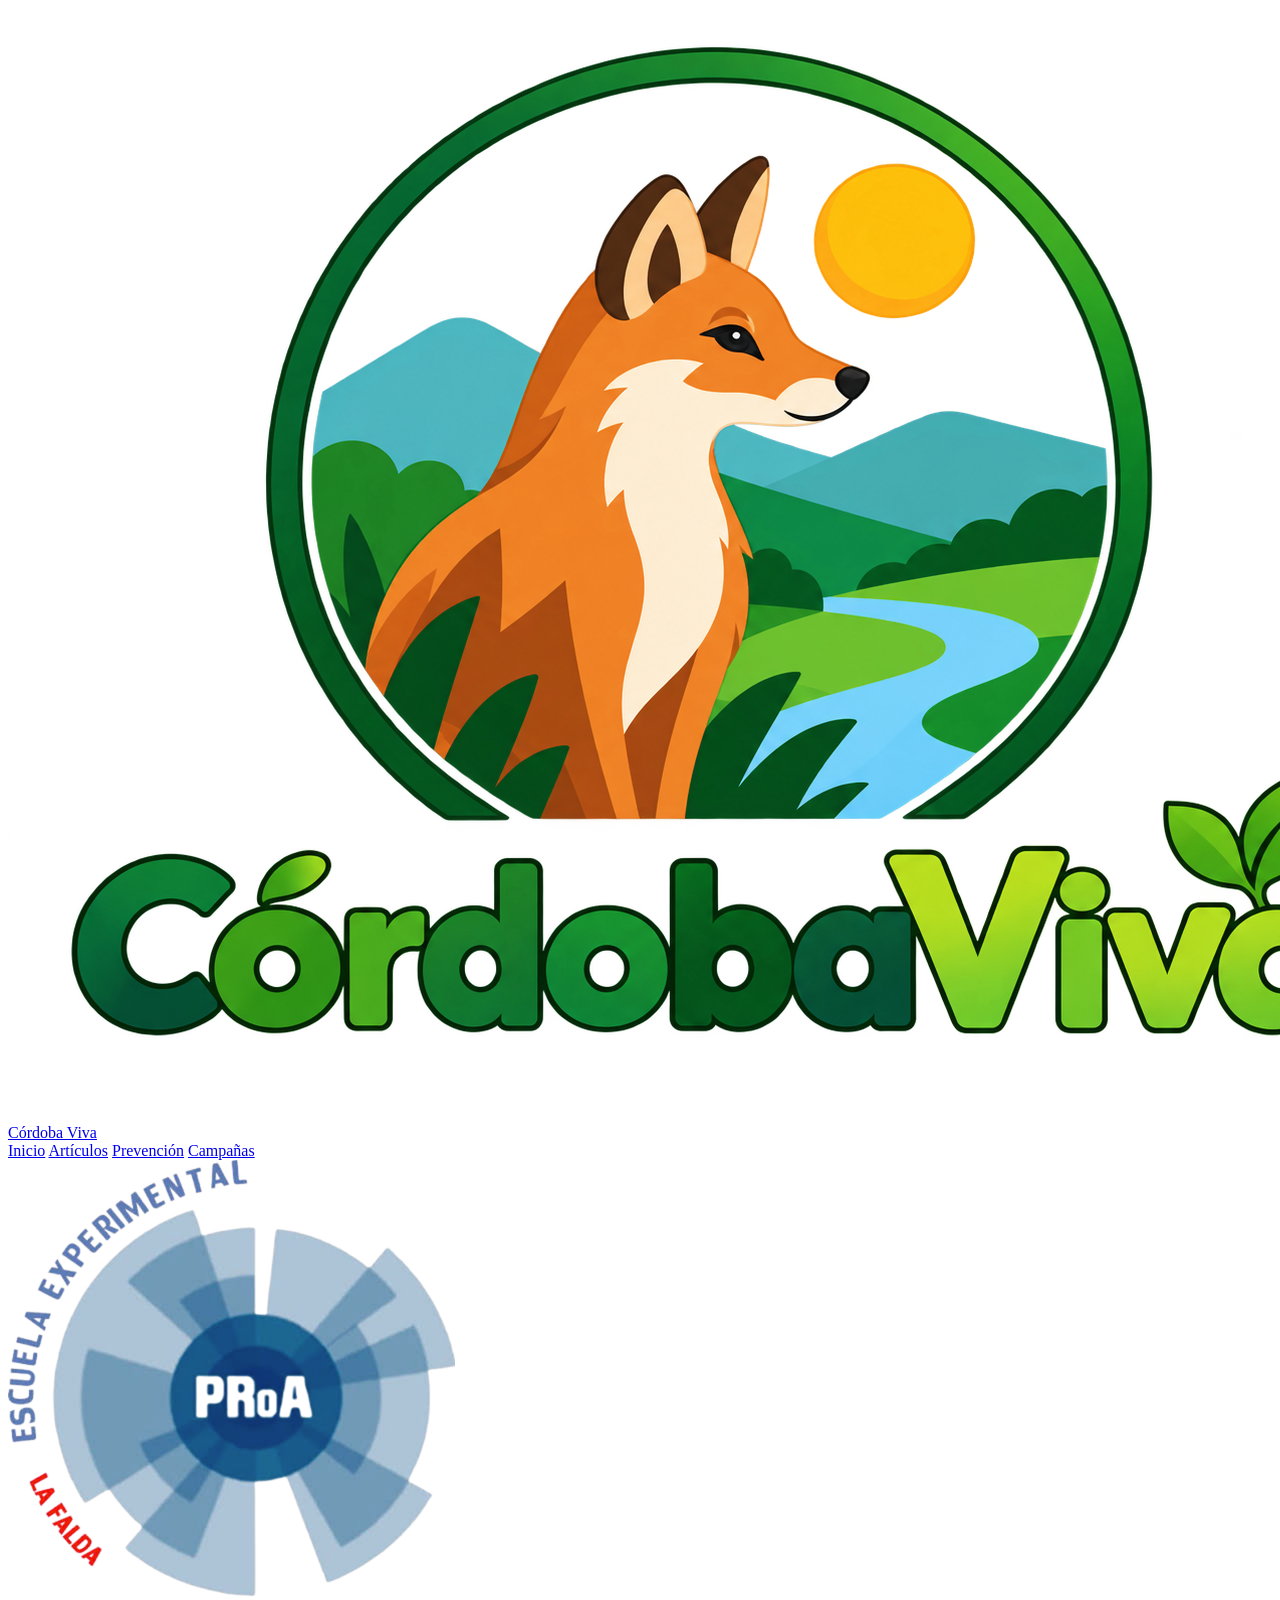
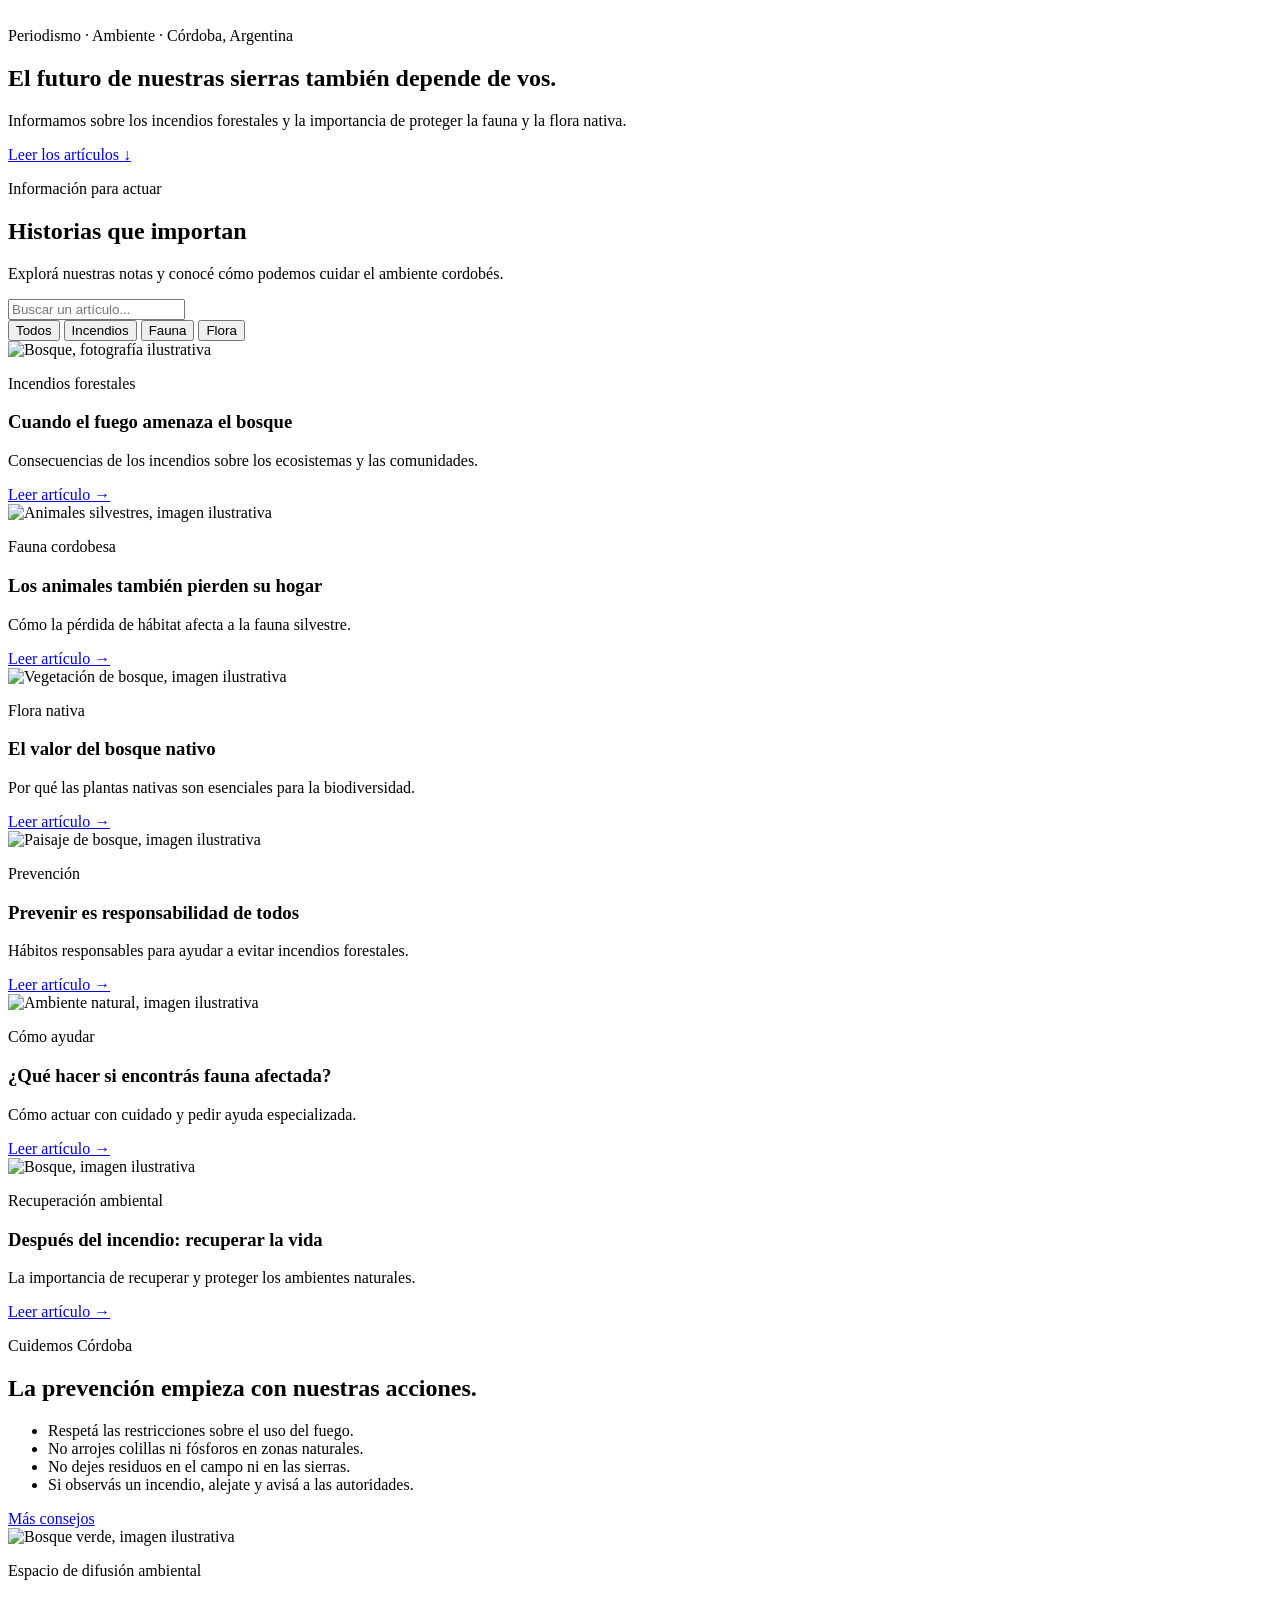
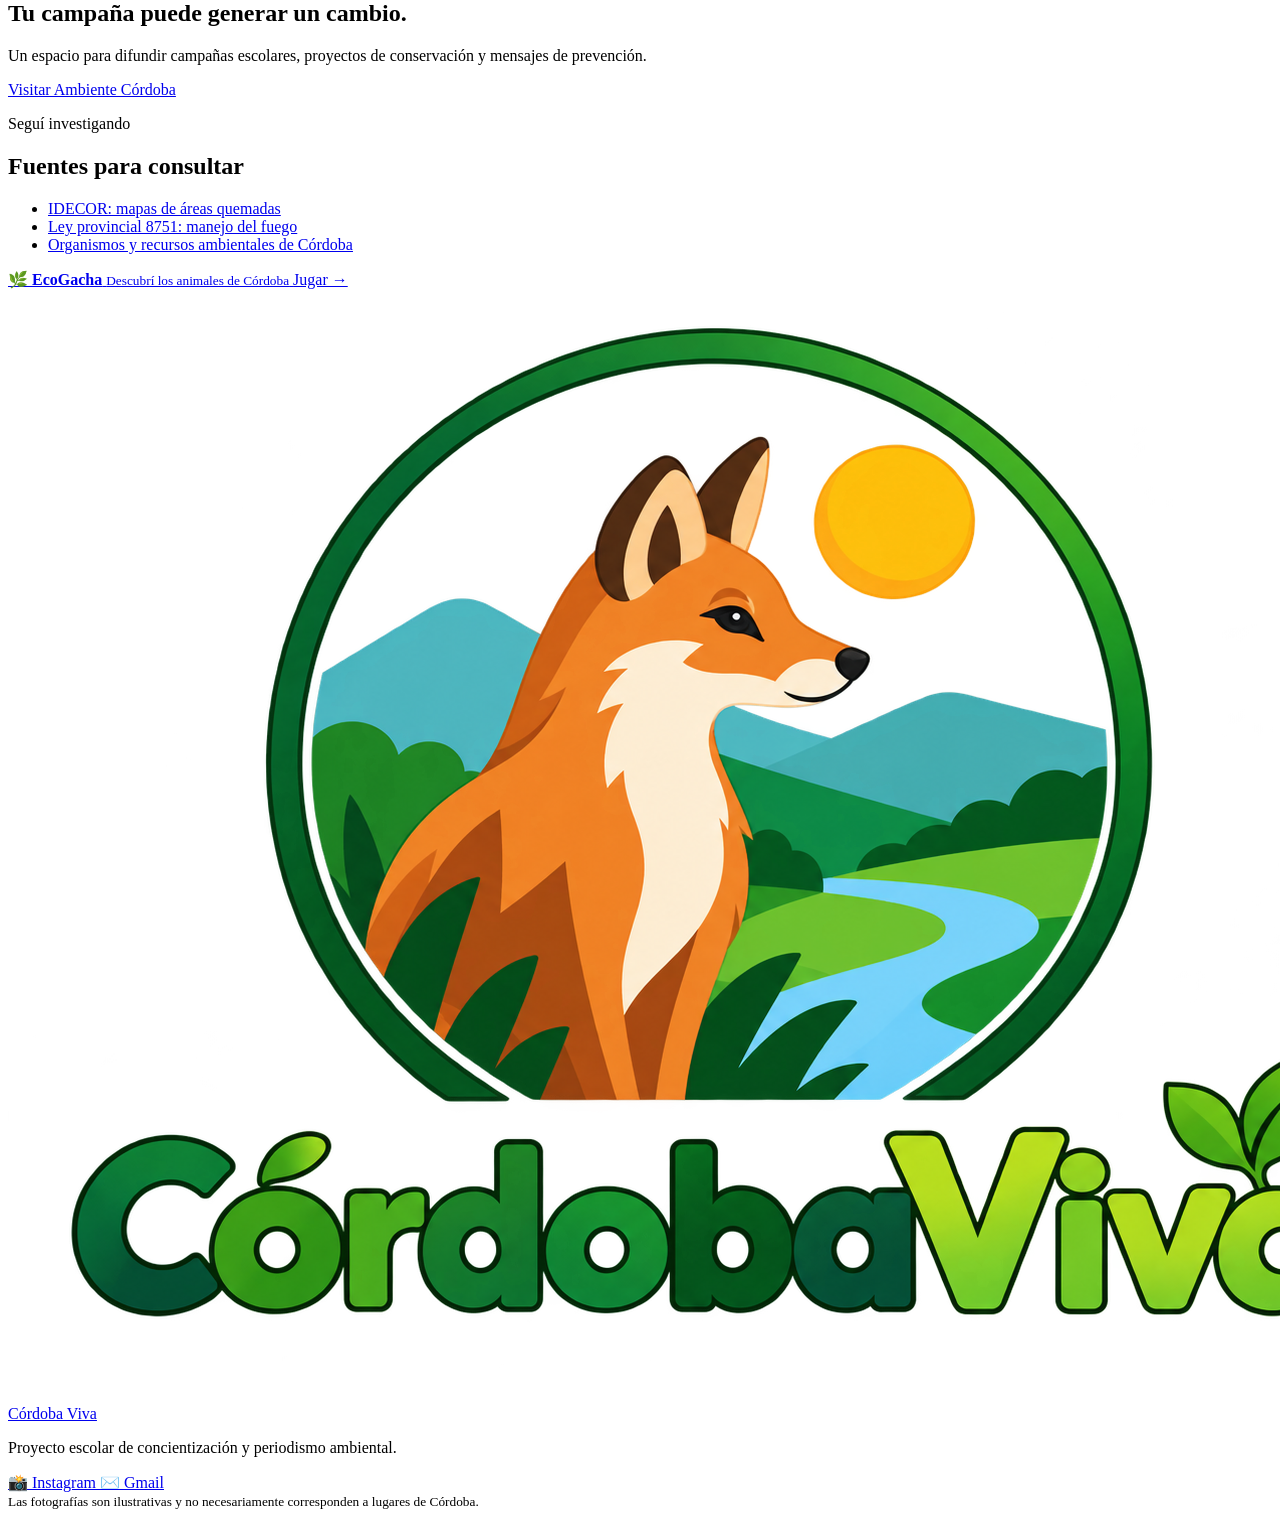
==== commit 9172bfcd: "Archivos de thiago con Gacha" ====
--- a/Cordoba_viva/index.html
+++ b/Cordoba_viva/index.html
@@ -6,24 +6,31 @@
   <meta name="viewport" content="width=device-width, initial-scale=1">
   <meta name="description" content="Córdoba Viva: periodismo y concientización sobre incendios, fauna y flora nativa.">
   <title>Córdoba Viva | Periodismo ambiental</title>
-  <link rel="stylesheet" href="CSS/estilos.css">
-  <script src="JS/principal.js" defer></script>
+  <link rel="stylesheet" href="css/estilos.css">
+  <script src="js/principal.js" defer></script>
 </head>
 <body>
+
 <header class="site-header">
-  <a class="logo" href="index.html"><img src="img/LogoCordobaViva.png" alt=""><span>Córdoba Viva</span></a>
+  <a class="logo" href="index.html">
+    <img src="img/LogoCordobaViva.png" alt="">
+    <span>Córdoba Viva</span>
+  </a>
+
   <nav>
     <a href="#inicio">Inicio</a>
     <a href="#articulos">Artículos</a>
     <a href="#prevencion">Prevención</a>
     <a href="#campanas">Campañas</a>
   </nav>
+
   <a class="institution-link" href="https://www.instagram.com/proa_lafalda/" aria-label="Instagram de la Escuela Experimental ProA La Falda">
     <img src="img/Logo-proa-sin-fondo.png" alt="Logo de la Escuela Experimental ProA La Falda">
   </a>
 </header>
 
 <main>
+
   <section class="hero" id="inicio">
     <div class="hero-content">
       <p class="eyebrow">Periodismo · Ambiente · Córdoba, Argentina</p>
@@ -50,13 +57,14 @@
     </div>
 
     <div class="article-grid" id="lista-articulos">
+
       <article class="article-card" data-category="incendios">
         <img src="https://images.unsplash.com/photo-1448375240586-882707db888b?auto=format&fit=crop&w=900&q=80" alt="Bosque, fotografía ilustrativa">
         <div class="card-content">
           <p class="category">Incendios forestales</p>
           <h3>Cuando el fuego amenaza el bosque</h3>
           <p>Consecuencias de los incendios sobre los ecosistemas y las comunidades.</p>
-          <a class="read-more" href="Articulos/riesgo-incendios.html">Leer artículo →</a>
+          <a class="read-more" href="articulos/riesgo-incendios.html">Leer artículo →</a>
         </div>
       </article>
 
@@ -66,7 +74,7 @@
           <p class="category">Fauna cordobesa</p>
           <h3>Los animales también pierden su hogar</h3>
           <p>Cómo la pérdida de hábitat afecta a la fauna silvestre.</p>
-          <a class="read-more" href="Articulos/fauna-amenazada.html">Leer artículo →</a>
+          <a class="read-more" href="articulos/fauna-amenazada.html">Leer artículo →</a>
         </div>
       </article>
 
@@ -76,7 +84,7 @@
           <p class="category">Flora nativa</p>
           <h3>El valor del bosque nativo</h3>
           <p>Por qué las plantas nativas son esenciales para la biodiversidad.</p>
-          <a class="read-more" href="Articulos/flora-nativa.html">Leer artículo →</a>
+          <a class="read-more" href="articulos/flora-nativa.html">Leer artículo →</a>
         </div>
       </article>
 
@@ -86,7 +94,7 @@
           <p class="category">Prevención</p>
           <h3>Prevenir es responsabilidad de todos</h3>
           <p>Hábitos responsables para ayudar a evitar incendios forestales.</p>
-          <a class="read-more" href="Articulos/prevencion.html">Leer artículo →</a>
+          <a class="read-more" href="articulos/prevencion.html">Leer artículo →</a>
         </div>
       </article>
 
@@ -96,7 +104,7 @@
           <p class="category">Cómo ayudar</p>
           <h3>¿Qué hacer si encontrás fauna afectada?</h3>
           <p>Cómo actuar con cuidado y pedir ayuda especializada.</p>
-          <a class="read-more" href="Articulos/ayudar-fauna.html">Leer artículo →</a>
+          <a class="read-more" href="articulos/ayudar-fauna.html">Leer artículo →</a>
         </div>
       </article>
 
@@ -106,10 +114,12 @@
           <p class="category">Recuperación ambiental</p>
           <h3>Después del incendio: recuperar la vida</h3>
           <p>La importancia de recuperar y proteger los ambientes naturales.</p>
-          <a class="read-more" href="Articulos/recuperacion.html">Leer artículo →</a>
-        </div>
-      </article>
-    </div>
+          <a class="read-more" href="articulos/recuperacion.html">Leer artículo →</a>
+        </div>
+      </article>
+
+    </div>
+
     <p id="sin-resultados" class="notice" hidden>No se encontraron artículos con esa búsqueda.</p>
   </section>
 
@@ -124,8 +134,9 @@
           <li>No dejes residuos en el campo ni en las sierras.</li>
           <li>Si observás un incendio, alejate y avisá a las autoridades.</li>
         </ul>
-        <a class="button" href="Articulos/prevencion.html">Más consejos</a>
+        <a class="button" href="articulos/prevencion.html">Más consejos</a>
       </div>
+
       <img class="feature-image" src="https://images.unsplash.com/photo-1441974231531-c6227db76b6e?auto=format&fit=crop&w=1100&q=80" alt="Bosque verde, imagen ilustrativa">
     </div>
   </section>
@@ -137,6 +148,7 @@
         <h2>Tu campaña puede generar un cambio.</h2>
         <p>Un espacio para difundir campañas escolares, proyectos de conservación y mensajes de prevención.</p>
       </div>
+
       <a class="button" href="https://ambiente.cba.gov.ar/" target="_blank" rel="noopener">Visitar Ambiente Córdoba</a>
     </div>
   </section>
@@ -150,26 +162,42 @@
       <li><a href="https://www.argentina.gob.ar/jefatura/turismo-y-ambiente/ambiente/articulacion-ambiental/derechos-de-acceso-por-provincia/cordoba" target="_blank" rel="noopener">Organismos y recursos ambientales de Córdoba</a></li>
     </ul>
   </section>
+
 </main>
 
 <footer class="site-footer">
-  <a class="logo" href="index.html"><img src="img/LogoCordobaViva.png" alt=""><span>Córdoba Viva</span></a>
+
+  <a href="gacha.html" class="gacha-footer">
+    <span class="gacha-icon">🌿</span>
+    <span class="gacha-text">
+      <strong>EcoGacha</strong>
+      <small>Descubrí los animales de Córdoba</small>
+    </span>
+    <span class="gacha-flecha">Jugar →</span>
+  </a>
+
+  <a class="logo" href="index.html">
+    <img src="img/LogoCordobaViva.png" alt="">
+    <span>Córdoba Viva</span>
+  </a>
+
   <p>Proyecto escolar de concientización y periodismo ambiental.</p>
+
   <div class="social-links">
-    <a href="https://www.instagram.com/TU_USUARIO/" target="_blank" rel="noopener">
+    <a href="https://www.instagram.com/cordobaviva_/?utm_source=ig_web_button_share_sheet" target="_blank" rel="noopener">
       📸 Instagram
     </a>
 
-    <a href="cordobavivaproa@gmail.com">
+    <a href="https://mail.google.com/mail/?view=cm&fs=1&to=cordobavivaproa@gmail.com" target="_blank" rel="noopener">
       ✉️ Gmail
     </a>
   </div>
 
   <small>
-    Las fotografías son ilustrativas y no necesariamente corresponden
-    a lugares de Córdoba. Verificá la licencia de cada imagen antes de publicar.
+    Las fotografías son ilustrativas y no necesariamente corresponden a lugares de Córdoba.
   </small>
+
 </footer>
-</footer>
+
 </body>
-</html>
+</html>
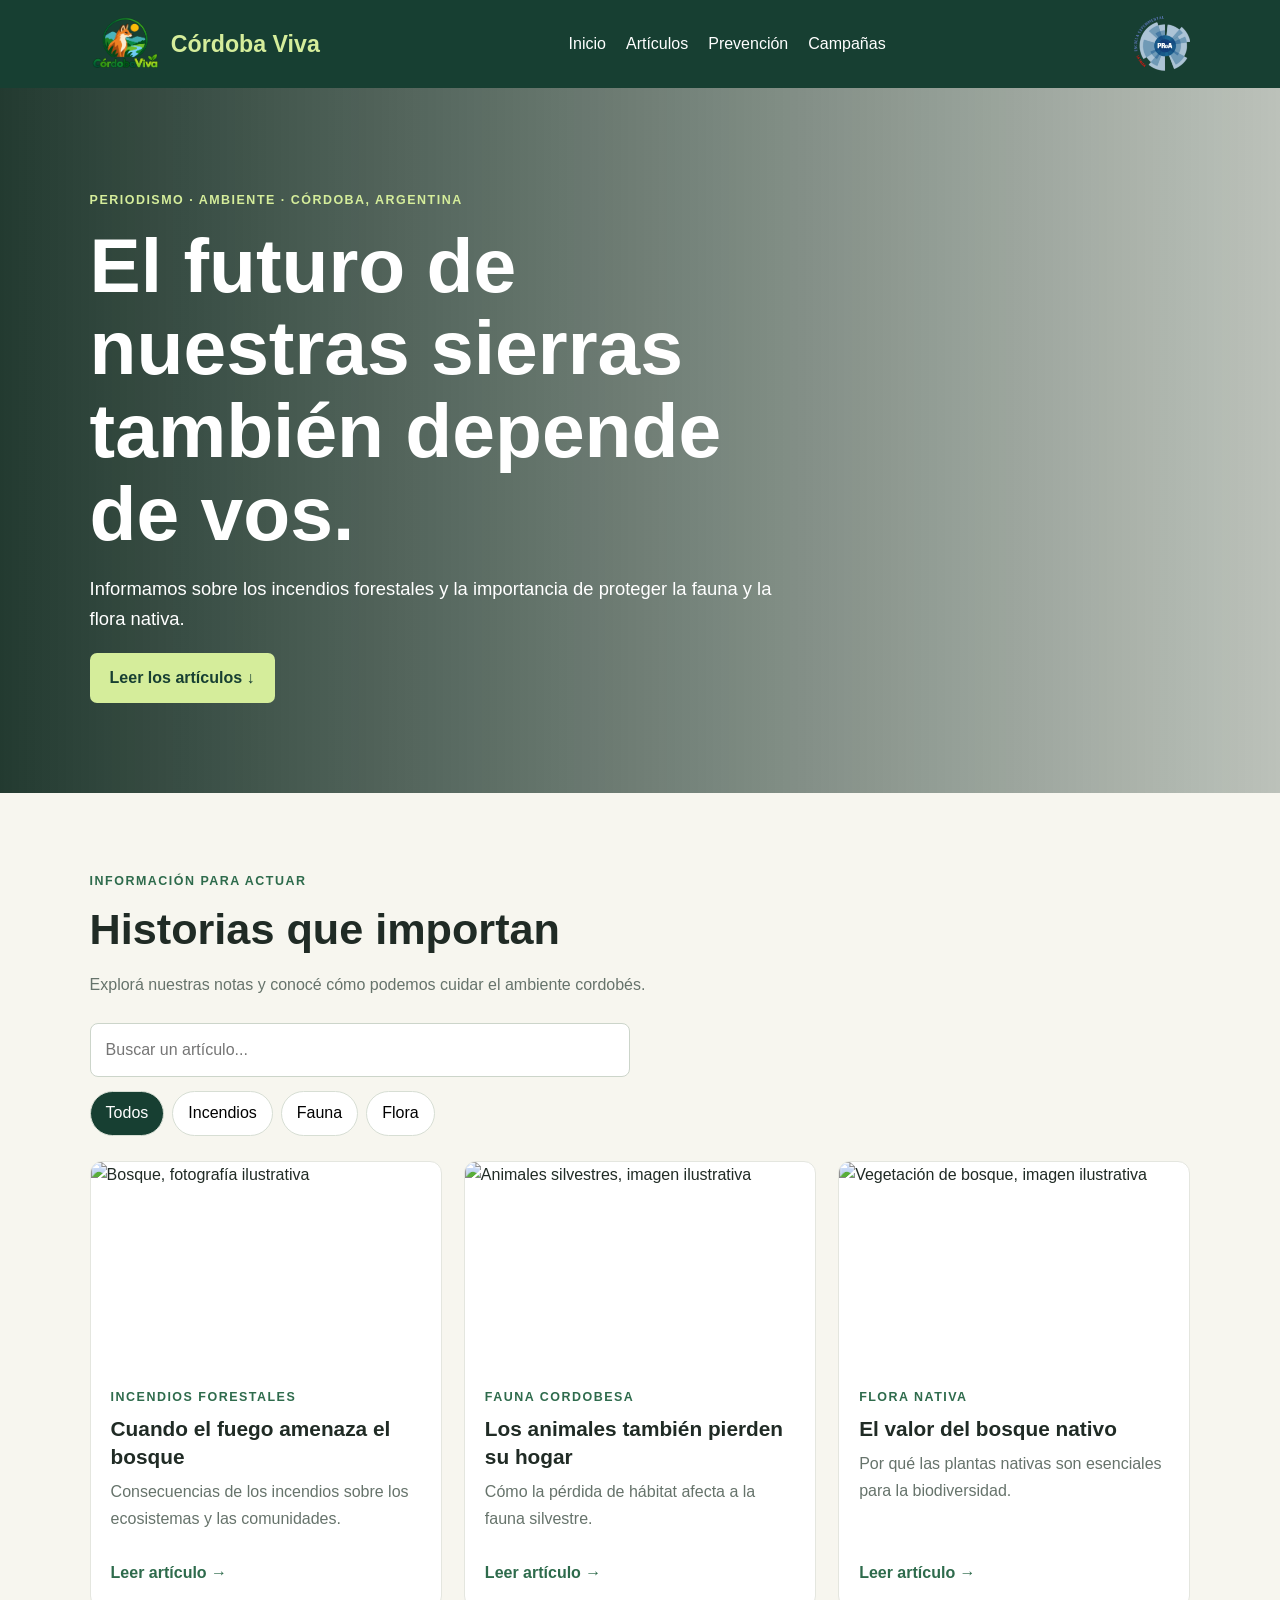
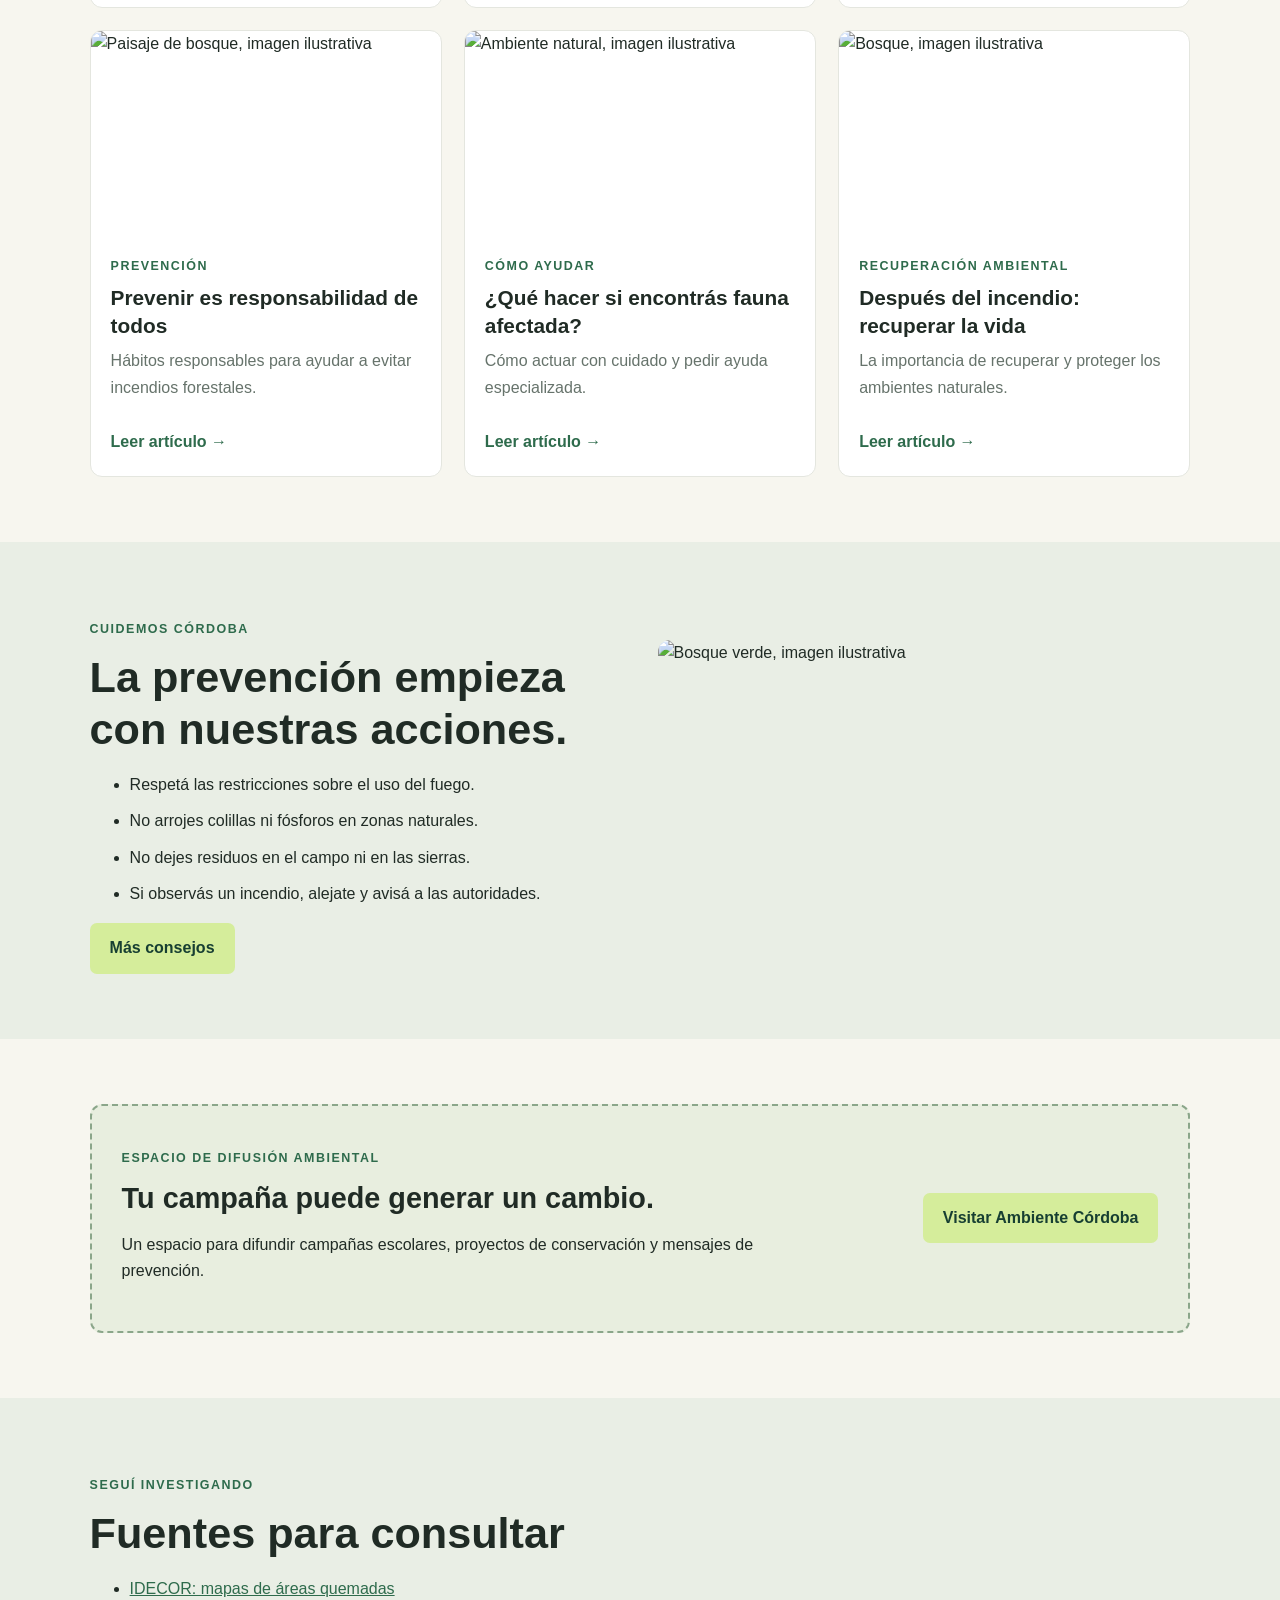
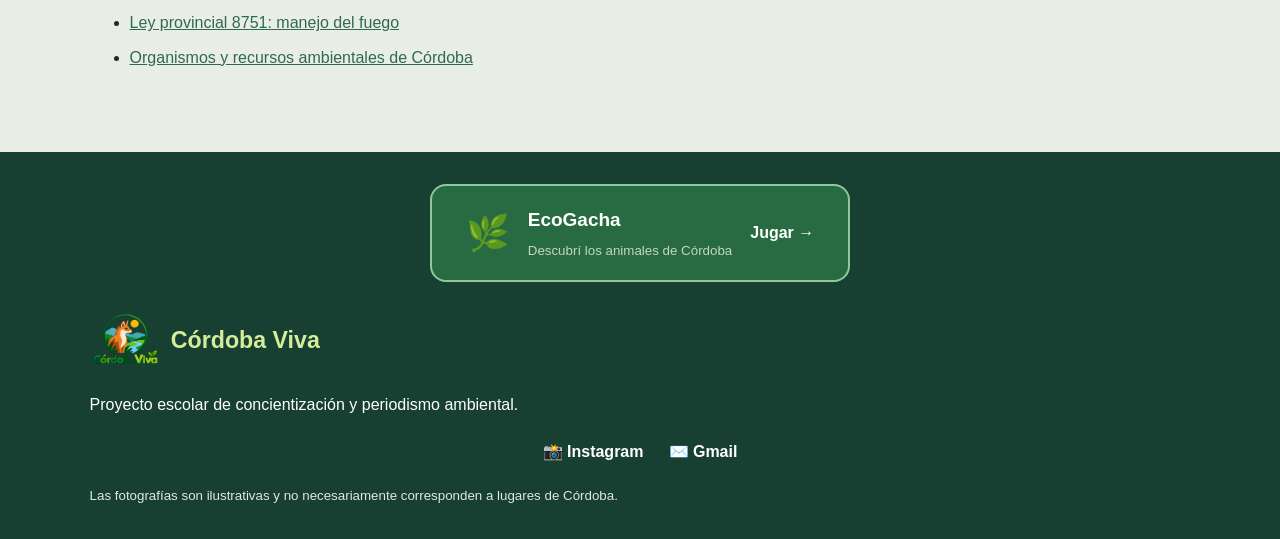
==== commit c941f173: "correcion de css" ====
--- a/Cordoba_viva/index.html
+++ b/Cordoba_viva/index.html
@@ -1,203 +1,203 @@
 
-<!DOCTYPE html>
-<html lang="es">
-<head>
-  <meta charset="UTF-8">
-  <meta name="viewport" content="width=device-width, initial-scale=1">
-  <meta name="description" content="Córdoba Viva: periodismo y concientización sobre incendios, fauna y flora nativa.">
-  <title>Córdoba Viva | Periodismo ambiental</title>
-  <link rel="stylesheet" href="css/estilos.css">
-  <script src="js/principal.js" defer></script>
-</head>
-<body>
-
-<header class="site-header">
-  <a class="logo" href="index.html">
-    <img src="img/LogoCordobaViva.png" alt="">
-    <span>Córdoba Viva</span>
-  </a>
-
-  <nav>
-    <a href="#inicio">Inicio</a>
-    <a href="#articulos">Artículos</a>
-    <a href="#prevencion">Prevención</a>
-    <a href="#campanas">Campañas</a>
-  </nav>
-
-  <a class="institution-link" href="https://www.instagram.com/proa_lafalda/" aria-label="Instagram de la Escuela Experimental ProA La Falda">
-    <img src="img/Logo-proa-sin-fondo.png" alt="Logo de la Escuela Experimental ProA La Falda">
-  </a>
-</header>
-
-<main>
-
-  <section class="hero" id="inicio">
-    <div class="hero-content">
-      <p class="eyebrow">Periodismo · Ambiente · Córdoba, Argentina</p>
-      <h1>El futuro de nuestras sierras también depende de vos.</h1>
-      <p>Informamos sobre los incendios forestales y la importancia de proteger la fauna y la flora nativa.</p>
-      <a class="button" href="#articulos">Leer los artículos ↓</a>
+  <!DOCTYPE html>
+  <html lang="es">
+  <head>
+    <meta charset="UTF-8">
+    <meta name="viewport" content="width=device-width, initial-scale=1">
+    <meta name="description" content="Córdoba Viva: periodismo y concientización sobre incendios, fauna y flora nativa.">
+    <title>Córdoba Viva | Periodismo ambiental</title>
+    <link rel="stylesheet" href="CSS/estilos.css">
+    <script src="JS/principal.js" defer></script>
+  </head>
+  <body>
+
+  <header class="site-header">
+    <a class="logo" href="index.html">
+      <img src="img/LogoCordobaViva.png" alt="">
+      <span>Córdoba Viva</span>
+    </a>
+
+    <nav>
+      <a href="#inicio">Inicio</a>
+      <a href="#articulos">Artículos</a>
+      <a href="#prevencion">Prevención</a>
+      <a href="#campanas">Campañas</a>
+    </nav>
+
+    <a class="institution-link" href="https://www.instagram.com/proa_lafalda/" aria-label="Instagram de la Escuela Experimental ProA La Falda">
+      <img src="img/Logo-proa-sin-fondo.png" alt="Logo de la Escuela Experimental ProA La Falda">
+    </a>
+  </header>
+
+  <main>
+
+    <section class="hero" id="inicio">
+      <div class="hero-content">
+        <p class="eyebrow">Periodismo · Ambiente · Córdoba, Argentina</p>
+        <h1>El futuro de nuestras sierras también depende de vos.</h1>
+        <p>Informamos sobre los incendios forestales y la importancia de proteger la fauna y la flora nativa.</p>
+        <a class="button" href="#articulos">Leer los artículos ↓</a>
+      </div>
+    </section>
+
+    <section class="section" id="articulos">
+      <p class="eyebrow">Información para actuar</p>
+      <h2>Historias que importan</h2>
+      <p class="intro">Explorá nuestras notas y conocé cómo podemos cuidar el ambiente cordobés.</p>
+
+      <div class="search-row">
+        <input id="busqueda" type="search" placeholder="Buscar un artículo..." aria-label="Buscar artículos">
+      </div>
+
+      <div class="filters" aria-label="Filtrar artículos">
+        <button class="filter active" data-filter="todos">Todos</button>
+        <button class="filter" data-filter="incendios">Incendios</button>
+        <button class="filter" data-filter="fauna">Fauna</button>
+        <button class="filter" data-filter="flora">Flora</button>
+      </div>
+
+      <div class="article-grid" id="lista-articulos">
+
+        <article class="article-card" data-category="incendios">
+          <img src="https://images.unsplash.com/photo-1448375240586-882707db888b?auto=format&fit=crop&w=900&q=80" alt="Bosque, fotografía ilustrativa">
+          <div class="card-content">
+            <p class="category">Incendios forestales</p>
+            <h3>Cuando el fuego amenaza el bosque</h3>
+            <p>Consecuencias de los incendios sobre los ecosistemas y las comunidades.</p>
+            <a class="read-more" href="articulos/riesgo-incendios.html">Leer artículo →</a>
+          </div>
+        </article>
+
+        <article class="article-card" data-category="fauna">
+          <img src="https://images.unsplash.com/photo-1472396961693-142e6e269027?auto=format&fit=crop&w=900&q=80" alt="Animales silvestres, imagen ilustrativa">
+          <div class="card-content">
+            <p class="category">Fauna cordobesa</p>
+            <h3>Los animales también pierden su hogar</h3>
+            <p>Cómo la pérdida de hábitat afecta a la fauna silvestre.</p>
+            <a class="read-more" href="articulos/fauna-amenazada.html">Leer artículo →</a>
+          </div>
+        </article>
+
+        <article class="article-card" data-category="flora">
+          <img src="https://images.unsplash.com/photo-1441974231531-c6227db76b6e?auto=format&fit=crop&w=900&q=80" alt="Vegetación de bosque, imagen ilustrativa">
+          <div class="card-content">
+            <p class="category">Flora nativa</p>
+            <h3>El valor del bosque nativo</h3>
+            <p>Por qué las plantas nativas son esenciales para la biodiversidad.</p>
+            <a class="read-more" href="articulos/flora-nativa.html">Leer artículo →</a>
+          </div>
+        </article>
+
+        <article class="article-card" data-category="incendios">
+          <img src="https://images.unsplash.com/photo-1511497584788-876760111969?auto=format&fit=crop&w=900&q=80" alt="Paisaje de bosque, imagen ilustrativa">
+          <div class="card-content">
+            <p class="category">Prevención</p>
+            <h3>Prevenir es responsabilidad de todos</h3>
+            <p>Hábitos responsables para ayudar a evitar incendios forestales.</p>
+            <a class="read-more" href="articulos/prevencion.html">Leer artículo →</a>
+          </div>
+        </article>
+
+        <article class="article-card" data-category="fauna">
+          <img src="https://images.unsplash.com/photo-1500530855697-b586d89ba3ee?auto=format&fit=crop&w=900&q=80" alt="Ambiente natural, imagen ilustrativa">
+          <div class="card-content">
+            <p class="category">Cómo ayudar</p>
+            <h3>¿Qué hacer si encontrás fauna afectada?</h3>
+            <p>Cómo actuar con cuidado y pedir ayuda especializada.</p>
+            <a class="read-more" href="articulos/ayudar-fauna.html">Leer artículo →</a>
+          </div>
+        </article>
+
+        <article class="article-card" data-category="flora">
+          <img src="https://images.unsplash.com/photo-1473448912268-2022ce9509d8?auto=format&fit=crop&w=900&q=80" alt="Bosque, imagen ilustrativa">
+          <div class="card-content">
+            <p class="category">Recuperación ambiental</p>
+            <h3>Después del incendio: recuperar la vida</h3>
+            <p>La importancia de recuperar y proteger los ambientes naturales.</p>
+            <a class="read-more" href="articulos/recuperacion.html">Leer artículo →</a>
+          </div>
+        </article>
+
+      </div>
+
+      <p id="sin-resultados" class="notice" hidden>No se encontraron artículos con esa búsqueda.</p>
+    </section>
+
+    <section class="section soft-section" id="prevencion">
+      <div class="split">
+        <div>
+          <p class="eyebrow">Cuidemos Córdoba</p>
+          <h2>La prevención empieza con nuestras acciones.</h2>
+          <ul class="tips">
+            <li>Respetá las restricciones sobre el uso del fuego.</li>
+            <li>No arrojes colillas ni fósforos en zonas naturales.</li>
+            <li>No dejes residuos en el campo ni en las sierras.</li>
+            <li>Si observás un incendio, alejate y avisá a las autoridades.</li>
+          </ul>
+          <a class="button" href="articulos/prevencion.html">Más consejos</a>
+        </div>
+
+        <img class="feature-image" src="https://images.unsplash.com/photo-1441974231531-c6227db76b6e?auto=format&fit=crop&w=1100&q=80" alt="Bosque verde, imagen ilustrativa">
+      </div>
+    </section>
+
+    <section class="section" id="campanas">
+      <div class="campaign">
+        <div>
+          <p class="eyebrow">Espacio de difusión ambiental</p>
+          <h2>Tu campaña puede generar un cambio.</h2>
+          <p>Un espacio para difundir campañas escolares, proyectos de conservación y mensajes de prevención.</p>
+        </div>
+
+        <a class="button" href="https://ambiente.cba.gov.ar/" target="_blank" rel="noopener">Visitar Ambiente Córdoba</a>
+      </div>
+    </section>
+
+    <section class="section sources">
+      <p class="eyebrow">Seguí investigando</p>
+      <h2>Fuentes para consultar</h2>
+      <ul>
+        <li><a href="https://www.idecor.gob.ar/mapas-de-areas-quemadas/" target="_blank" rel="noopener">IDECOR: mapas de áreas quemadas</a></li>
+        <li><a href="https://www.argentina.gob.ar/normativa/provincial/ley-8751-123456789-0abc-defg-157-8000ovorpyel/actualizacion" target="_blank" rel="noopener">Ley provincial 8751: manejo del fuego</a></li>
+        <li><a href="https://www.argentina.gob.ar/jefatura/turismo-y-ambiente/ambiente/articulacion-ambiental/derechos-de-acceso-por-provincia/cordoba" target="_blank" rel="noopener">Organismos y recursos ambientales de Córdoba</a></li>
+      </ul>
+    </section>
+
+  </main>
+
+  <footer class="site-footer">
+
+    <a href="gacha.html" class="gacha-footer">
+      <span class="gacha-icon">🌿</span>
+      <span class="gacha-text">
+        <strong>EcoGacha</strong>
+        <small>Descubrí los animales de Córdoba</small>
+      </span>
+      <span class="gacha-flecha">Jugar →</span>
+    </a>
+
+    <a class="logo" href="index.html">
+      <img src="img/LogoCordobaViva.png" alt="">
+      <span>Córdoba Viva</span>
+    </a>
+
+    <p>Proyecto escolar de concientización y periodismo ambiental.</p>
+
+    <div class="social-links">
+      <a href="https://www.instagram.com/cordobaviva_/?utm_source=ig_web_button_share_sheet" target="_blank" rel="noopener">
+        📸 Instagram
+      </a>
+
+      <a href="https://mail.google.com/mail/?view=cm&fs=1&to=cordobavivaproa@gmail.com" target="_blank" rel="noopener">
+        ✉️ Gmail
+      </a>
     </div>
-  </section>
-
-  <section class="section" id="articulos">
-    <p class="eyebrow">Información para actuar</p>
-    <h2>Historias que importan</h2>
-    <p class="intro">Explorá nuestras notas y conocé cómo podemos cuidar el ambiente cordobés.</p>
-
-    <div class="search-row">
-      <input id="busqueda" type="search" placeholder="Buscar un artículo..." aria-label="Buscar artículos">
-    </div>
-
-    <div class="filters" aria-label="Filtrar artículos">
-      <button class="filter active" data-filter="todos">Todos</button>
-      <button class="filter" data-filter="incendios">Incendios</button>
-      <button class="filter" data-filter="fauna">Fauna</button>
-      <button class="filter" data-filter="flora">Flora</button>
-    </div>
-
-    <div class="article-grid" id="lista-articulos">
-
-      <article class="article-card" data-category="incendios">
-        <img src="https://images.unsplash.com/photo-1448375240586-882707db888b?auto=format&fit=crop&w=900&q=80" alt="Bosque, fotografía ilustrativa">
-        <div class="card-content">
-          <p class="category">Incendios forestales</p>
-          <h3>Cuando el fuego amenaza el bosque</h3>
-          <p>Consecuencias de los incendios sobre los ecosistemas y las comunidades.</p>
-          <a class="read-more" href="articulos/riesgo-incendios.html">Leer artículo →</a>
-        </div>
-      </article>
-
-      <article class="article-card" data-category="fauna">
-        <img src="https://images.unsplash.com/photo-1472396961693-142e6e269027?auto=format&fit=crop&w=900&q=80" alt="Animales silvestres, imagen ilustrativa">
-        <div class="card-content">
-          <p class="category">Fauna cordobesa</p>
-          <h3>Los animales también pierden su hogar</h3>
-          <p>Cómo la pérdida de hábitat afecta a la fauna silvestre.</p>
-          <a class="read-more" href="articulos/fauna-amenazada.html">Leer artículo →</a>
-        </div>
-      </article>
-
-      <article class="article-card" data-category="flora">
-        <img src="https://images.unsplash.com/photo-1441974231531-c6227db76b6e?auto=format&fit=crop&w=900&q=80" alt="Vegetación de bosque, imagen ilustrativa">
-        <div class="card-content">
-          <p class="category">Flora nativa</p>
-          <h3>El valor del bosque nativo</h3>
-          <p>Por qué las plantas nativas son esenciales para la biodiversidad.</p>
-          <a class="read-more" href="articulos/flora-nativa.html">Leer artículo →</a>
-        </div>
-      </article>
-
-      <article class="article-card" data-category="incendios">
-        <img src="https://images.unsplash.com/photo-1511497584788-876760111969?auto=format&fit=crop&w=900&q=80" alt="Paisaje de bosque, imagen ilustrativa">
-        <div class="card-content">
-          <p class="category">Prevención</p>
-          <h3>Prevenir es responsabilidad de todos</h3>
-          <p>Hábitos responsables para ayudar a evitar incendios forestales.</p>
-          <a class="read-more" href="articulos/prevencion.html">Leer artículo →</a>
-        </div>
-      </article>
-
-      <article class="article-card" data-category="fauna">
-        <img src="https://images.unsplash.com/photo-1500530855697-b586d89ba3ee?auto=format&fit=crop&w=900&q=80" alt="Ambiente natural, imagen ilustrativa">
-        <div class="card-content">
-          <p class="category">Cómo ayudar</p>
-          <h3>¿Qué hacer si encontrás fauna afectada?</h3>
-          <p>Cómo actuar con cuidado y pedir ayuda especializada.</p>
-          <a class="read-more" href="articulos/ayudar-fauna.html">Leer artículo →</a>
-        </div>
-      </article>
-
-      <article class="article-card" data-category="flora">
-        <img src="https://images.unsplash.com/photo-1473448912268-2022ce9509d8?auto=format&fit=crop&w=900&q=80" alt="Bosque, imagen ilustrativa">
-        <div class="card-content">
-          <p class="category">Recuperación ambiental</p>
-          <h3>Después del incendio: recuperar la vida</h3>
-          <p>La importancia de recuperar y proteger los ambientes naturales.</p>
-          <a class="read-more" href="articulos/recuperacion.html">Leer artículo →</a>
-        </div>
-      </article>
-
-    </div>
-
-    <p id="sin-resultados" class="notice" hidden>No se encontraron artículos con esa búsqueda.</p>
-  </section>
-
-  <section class="section soft-section" id="prevencion">
-    <div class="split">
-      <div>
-        <p class="eyebrow">Cuidemos Córdoba</p>
-        <h2>La prevención empieza con nuestras acciones.</h2>
-        <ul class="tips">
-          <li>Respetá las restricciones sobre el uso del fuego.</li>
-          <li>No arrojes colillas ni fósforos en zonas naturales.</li>
-          <li>No dejes residuos en el campo ni en las sierras.</li>
-          <li>Si observás un incendio, alejate y avisá a las autoridades.</li>
-        </ul>
-        <a class="button" href="articulos/prevencion.html">Más consejos</a>
-      </div>
-
-      <img class="feature-image" src="https://images.unsplash.com/photo-1441974231531-c6227db76b6e?auto=format&fit=crop&w=1100&q=80" alt="Bosque verde, imagen ilustrativa">
-    </div>
-  </section>
-
-  <section class="section" id="campanas">
-    <div class="campaign">
-      <div>
-        <p class="eyebrow">Espacio de difusión ambiental</p>
-        <h2>Tu campaña puede generar un cambio.</h2>
-        <p>Un espacio para difundir campañas escolares, proyectos de conservación y mensajes de prevención.</p>
-      </div>
-
-      <a class="button" href="https://ambiente.cba.gov.ar/" target="_blank" rel="noopener">Visitar Ambiente Córdoba</a>
-    </div>
-  </section>
-
-  <section class="section sources">
-    <p class="eyebrow">Seguí investigando</p>
-    <h2>Fuentes para consultar</h2>
-    <ul>
-      <li><a href="https://www.idecor.gob.ar/mapas-de-areas-quemadas/" target="_blank" rel="noopener">IDECOR: mapas de áreas quemadas</a></li>
-      <li><a href="https://www.argentina.gob.ar/normativa/provincial/ley-8751-123456789-0abc-defg-157-8000ovorpyel/actualizacion" target="_blank" rel="noopener">Ley provincial 8751: manejo del fuego</a></li>
-      <li><a href="https://www.argentina.gob.ar/jefatura/turismo-y-ambiente/ambiente/articulacion-ambiental/derechos-de-acceso-por-provincia/cordoba" target="_blank" rel="noopener">Organismos y recursos ambientales de Córdoba</a></li>
-    </ul>
-  </section>
-
-</main>
-
-<footer class="site-footer">
-
-  <a href="gacha.html" class="gacha-footer">
-    <span class="gacha-icon">🌿</span>
-    <span class="gacha-text">
-      <strong>EcoGacha</strong>
-      <small>Descubrí los animales de Córdoba</small>
-    </span>
-    <span class="gacha-flecha">Jugar →</span>
-  </a>
-
-  <a class="logo" href="index.html">
-    <img src="img/LogoCordobaViva.png" alt="">
-    <span>Córdoba Viva</span>
-  </a>
-
-  <p>Proyecto escolar de concientización y periodismo ambiental.</p>
-
-  <div class="social-links">
-    <a href="https://www.instagram.com/cordobaviva_/?utm_source=ig_web_button_share_sheet" target="_blank" rel="noopener">
-      📸 Instagram
-    </a>
-
-    <a href="https://mail.google.com/mail/?view=cm&fs=1&to=cordobavivaproa@gmail.com" target="_blank" rel="noopener">
-      ✉️ Gmail
-    </a>
-  </div>
-
-  <small>
-    Las fotografías son ilustrativas y no necesariamente corresponden a lugares de Córdoba.
-  </small>
-
-</footer>
-
-</body>
-</html>+
+    <small>
+      Las fotografías son ilustrativas y no necesariamente corresponden a lugares de Córdoba.
+    </small>
+
+  </footer>
+
+  </body>
+  </html>
--- a/Cordoba_viva/CSS/estilos.css
+++ b/Cordoba_viva/CSS/estilos.css
@@ -0,0 +1,509 @@
+
+:root {
+  --forest: #173f32;
+  --green: #2e6b4c;
+  --lime: #d5ed9b;
+  --cream: #f7f6ef;
+  --ink: #202b25;
+  --muted: #66736b;
+  --white: #ffffff;
+}
+
+* {
+  box-sizing: border-box;
+}
+
+html {
+  scroll-behavior: smooth;
+}
+
+body {
+  margin: 0;
+  color: var(--ink);
+  background: var(--cream);
+  font-family: Arial, Helvetica, sans-serif;
+  line-height: 1.65;
+}
+
+a {
+  color: var(--green);
+}
+
+.site-header {
+  background: var(--forest);
+  color: white;
+  padding: 16px 7%;
+  display: flex;
+  justify-content: space-between;
+  align-items: center;
+  gap: 20px;
+  flex-wrap: wrap;
+}
+
+.logo {
+  display: inline-flex;
+  align-items: center;
+  gap: 10px;
+  color: white;
+  text-decoration: none;
+  font-size: 1.45rem;
+  font-weight: 900;
+}
+
+.logo img {
+  display: block;
+  width: auto;
+  max-width: 220px;
+  height: 56px;
+  object-fit: contain;
+}
+
+.logo span {
+  color: var(--lime);
+}
+
+.site-header nav {
+  display: flex;
+  gap: 20px;
+  flex-wrap: wrap;
+}
+
+.site-header nav a {
+  color: white;
+  text-decoration: none;
+}
+
+.site-header nav a:hover {
+  color: var(--lime);
+}
+
+.institution-link {
+  display: block;
+  flex: 0 0 auto;
+  width: 56px;
+  height: 56px;
+}
+
+.institution-link img {
+  display: block;
+  width: 100%;
+  height: 100%;
+  object-fit: contain;
+}
+
+.hero {
+  min-height: 490px;
+  padding: 90px 7%;
+  display: flex;
+  align-items: center;
+  color: white;
+  background:
+    linear-gradient(90deg, rgba(12, 38, 28, .9), rgba(12, 38, 28, .25)),
+    url("https://images.unsplash.com/photo-1441974231531-c6227db76b6e?auto=format&fit=crop&w=1800&q=85")
+    center / cover;
+}
+
+.hero-content {
+  max-width: 720px;
+}
+
+.hero h1 {
+  margin: 12px 0;
+  font-size: clamp(2.6rem, 6vw, 4.8rem);
+  line-height: 1.08;
+}
+
+.hero p:not(.eyebrow) {
+  font-size: 1.15rem;
+}
+
+.eyebrow,
+.category {
+  color: var(--green);
+  font-size: .78rem;
+  font-weight: 800;
+  text-transform: uppercase;
+  letter-spacing: 1.5px;
+}
+
+.hero .eyebrow,
+.article-hero .eyebrow {
+  color: var(--lime);
+}
+
+.button {
+  display: inline-block;
+  padding: 12px 20px;
+  border: 0;
+  border-radius: 7px;
+  background: var(--lime);
+  color: var(--forest);
+  font-weight: 800;
+  text-decoration: none;
+  cursor: pointer;
+}
+
+.button:hover {
+  filter: brightness(.94);
+}
+
+.section {
+  padding: 65px 7%;
+}
+
+.section h2,
+.article-body h2 {
+  margin: 0 0 12px;
+  font-size: clamp(1.8rem, 4vw, 2.7rem);
+  line-height: 1.2;
+}
+
+.intro {
+  color: var(--muted);
+  max-width: 680px;
+}
+
+.search-row {
+  margin: 25px 0 14px;
+}
+
+.search-row input {
+  width: 100%;
+  max-width: 540px;
+  padding: 13px 15px;
+  border: 1px solid #ccd5ca;
+  border-radius: 8px;
+  background: white;
+  font: inherit;
+}
+
+.filters {
+  display: flex;
+  gap: 8px;
+  flex-wrap: wrap;
+  margin-bottom: 25px;
+}
+
+.filter {
+  padding: 8px 15px;
+  border: 1px solid #d7ded4;
+  border-radius: 25px;
+  background: white;
+  font: inherit;
+  cursor: pointer;
+}
+
+.filter.active,
+.filter:hover {
+  background: var(--forest);
+  color: white;
+}
+
+.article-grid {
+  display: grid;
+  grid-template-columns: repeat(3, minmax(0, 1fr));
+  gap: 22px;
+}
+
+.article-card {
+  overflow: hidden;
+  display: flex;
+  flex-direction: column;
+  border: 1px solid #e4e6df;
+  border-radius: 12px;
+  background: white;
+}
+
+.article-card[hidden] {
+  display: none;
+}
+
+.article-card img {
+  width: 100%;
+  height: 205px;
+  object-fit: cover;
+}
+
+.card-content {
+  display: flex;
+  flex: 1;
+  flex-direction: column;
+  align-items: flex-start;
+  padding: 20px;
+}
+
+.category {
+  margin: 0;
+}
+
+.card-content h3 {
+  margin: 8px 0;
+  font-size: 1.3rem;
+  line-height: 1.35;
+}
+
+.card-content > p:not(.category) {
+  margin-top: 0;
+  color: var(--muted);
+}
+
+.read-more {
+  margin-top: auto;
+  padding-top: 12px;
+  font-weight: 800;
+  text-decoration: none;
+}
+
+.read-more:hover {
+  text-decoration: underline;
+}
+
+.soft-section,
+.sources {
+  background: #e9eee5;
+}
+
+.split {
+  display: grid;
+  grid-template-columns: 1fr 1fr;
+  align-items: center;
+  gap: 35px;
+}
+
+.feature-image {
+  width: 100%;
+  min-height: 300px;
+  max-height: 430px;
+  object-fit: cover;
+  border-radius: 12px;
+}
+
+.tips li {
+  margin: 10px 0;
+}
+
+.campaign {
+  display: flex;
+  justify-content: space-between;
+  align-items: center;
+  gap: 25px;
+  flex-wrap: wrap;
+  padding: 30px;
+  border: 2px dashed #8ba68a;
+  border-radius: 12px;
+  background: #e8eedf;
+}
+
+.campaign > div {
+  max-width: 650px;
+}
+
+.campaign h2 {
+  font-size: 1.8rem;
+}
+
+.sources li {
+  margin: 8px 0;
+}
+
+.notice {
+  color: var(--muted);
+}
+
+.site-footer {
+  padding: 32px 7%;
+  background: var(--forest);
+  color: white;
+}
+
+.site-footer small {
+  display: block;
+  max-width: 850px;
+  color: #e0e8df;
+}
+
+.article-hero {
+  padding: 75px 7%;
+  color: white;
+  background:
+    linear-gradient(90deg, rgba(12, 38, 28, .88), rgba(12, 38, 28, .4)),
+    url("https://images.unsplash.com/photo-1441974231531-c6227db76b6e?auto=format&fit=crop&w=1600&q=85")
+    center / cover;
+}
+
+.article-hero h1 {
+  max-width: 850px;
+  margin: 10px 0;
+  font-size: clamp(2.4rem, 5vw, 4rem);
+  line-height: 1.1;
+}
+
+.article-hero p:last-child {
+  max-width: 700px;
+  font-size: 1.1rem;
+}
+
+.breadcrumb {
+  margin-bottom: 20px;
+}
+
+.breadcrumb a {
+  color: white;
+}
+
+.article-body {
+  max-width: 850px;
+  margin: 0 auto;
+  padding: 55px 25px;
+}
+
+.article-body h2 {
+  margin-top: 32px;
+  font-size: 1.8rem;
+}
+
+.article-body p {
+  font-size: 1.05rem;
+}
+
+.article-body li {
+  margin: 10px 0;
+}
+
+.source-note {
+  padding: 20px;
+  border-left: 4px solid var(--green);
+  background: #e9eee5;
+  border-radius: 0 8px 8px 0;
+}
+
+.article-nav {
+  display: flex;
+  justify-content: space-between;
+  gap: 15px;
+  flex-wrap: wrap;
+  margin-top: 35px;
+}
+
+@media (max-width: 850px) {
+  .article-grid {
+    grid-template-columns: repeat(2, minmax(0, 1fr));
+  }
+
+  .split {
+    grid-template-columns: 1fr;
+  }
+}
+
+@media (max-width: 560px) {
+  .site-header {
+    padding: 16px 5%;
+  }
+
+  .site-header nav {
+    gap: 12px;
+  }
+
+  .hero {
+    padding: 65px 5%;
+  }
+
+  .section {
+    padding: 45px 5%;
+  }
+
+  .article-grid {
+    grid-template-columns: 1fr;
+  }
+
+  .campaign {
+    padding: 22px;
+  }
+}
+
+.social-links {
+  display: flex;
+  justify-content: center;
+  gap: 25px;
+  margin: 20px 0;
+  flex-wrap: wrap;
+}
+
+.social-links a {
+  color: white;
+  text-decoration: none;
+  font-weight: bold;
+  transition: 0.3s;
+}
+
+.social-links a:hover {
+  color: #a8d5a2;
+  transform: scale(1.05);
+}
+
+
+
+/* ==================================
+   BOTON ECOGACHA DEL FOOTER
+================================== */
+
+.gacha-footer {
+    display: flex;
+    align-items: center;
+    justify-content: center;
+    gap: 18px;
+
+    max-width: 420px;
+    margin: 0 auto 30px;
+    padding: 18px 24px;
+
+    background: #286b42;
+    border: 2px solid #8fc99a;
+    border-radius: 16px;
+
+    color: white;
+    text-decoration: none;
+
+    transition: 0.3s;
+}
+
+.gacha-footer:hover {
+    background: #398c50;
+    transform: translateY(-4px);
+    box-shadow: 0 6px 15px #0003;
+}
+
+.gacha-icon {
+    font-size: 35px;
+}
+
+.gacha-text {
+    text-align: left;
+}
+
+.gacha-text strong {
+    display: block;
+    font-size: 19px;
+}
+
+.gacha-text small {
+    display: block;
+    margin-top: 4px;
+    opacity: 0.85;
+}
+
+.gacha-flecha {
+    font-weight: bold;
+    white-space: nowrap;
+}
+
+@media (max-width: 500px) {
+    .gacha-footer {
+        gap: 10px;
+        padding: 15px;
+    }
+
+    .gacha-text small {
+        font-size: 11px;
+    }
+}
